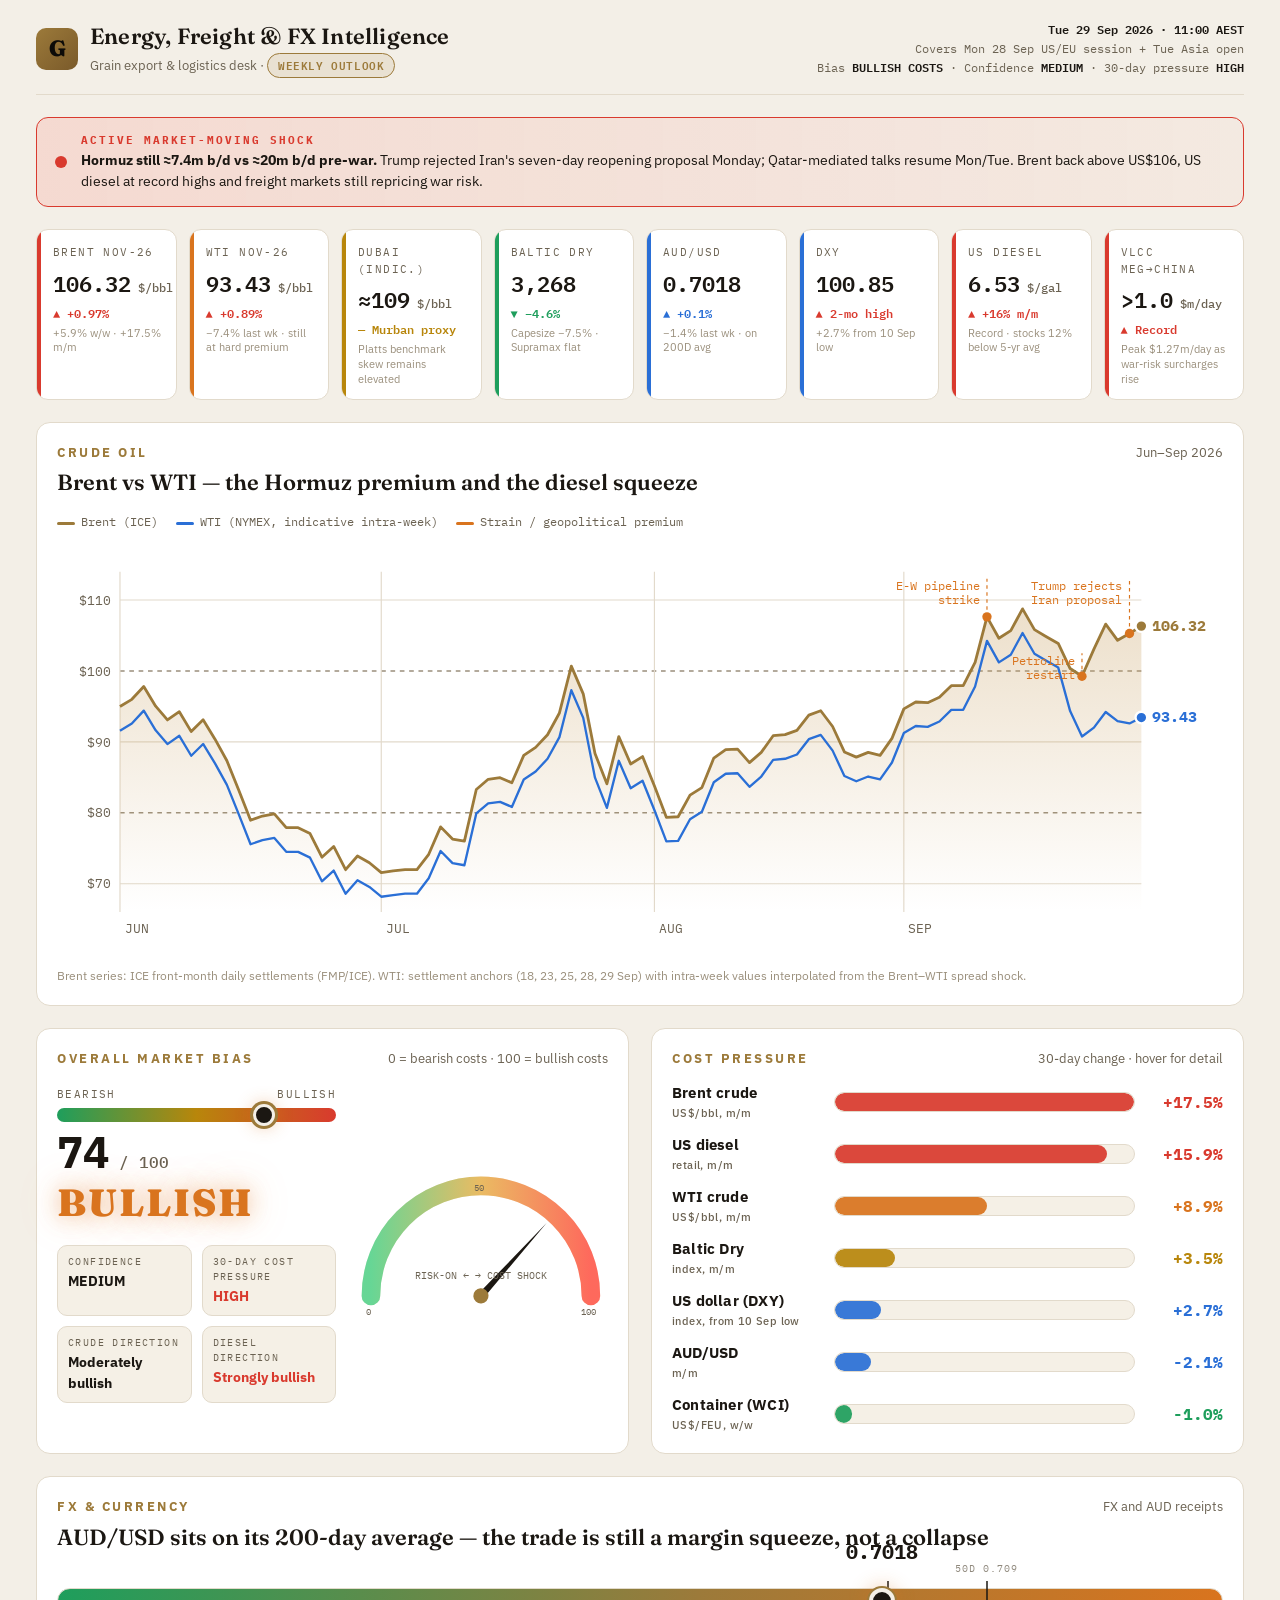
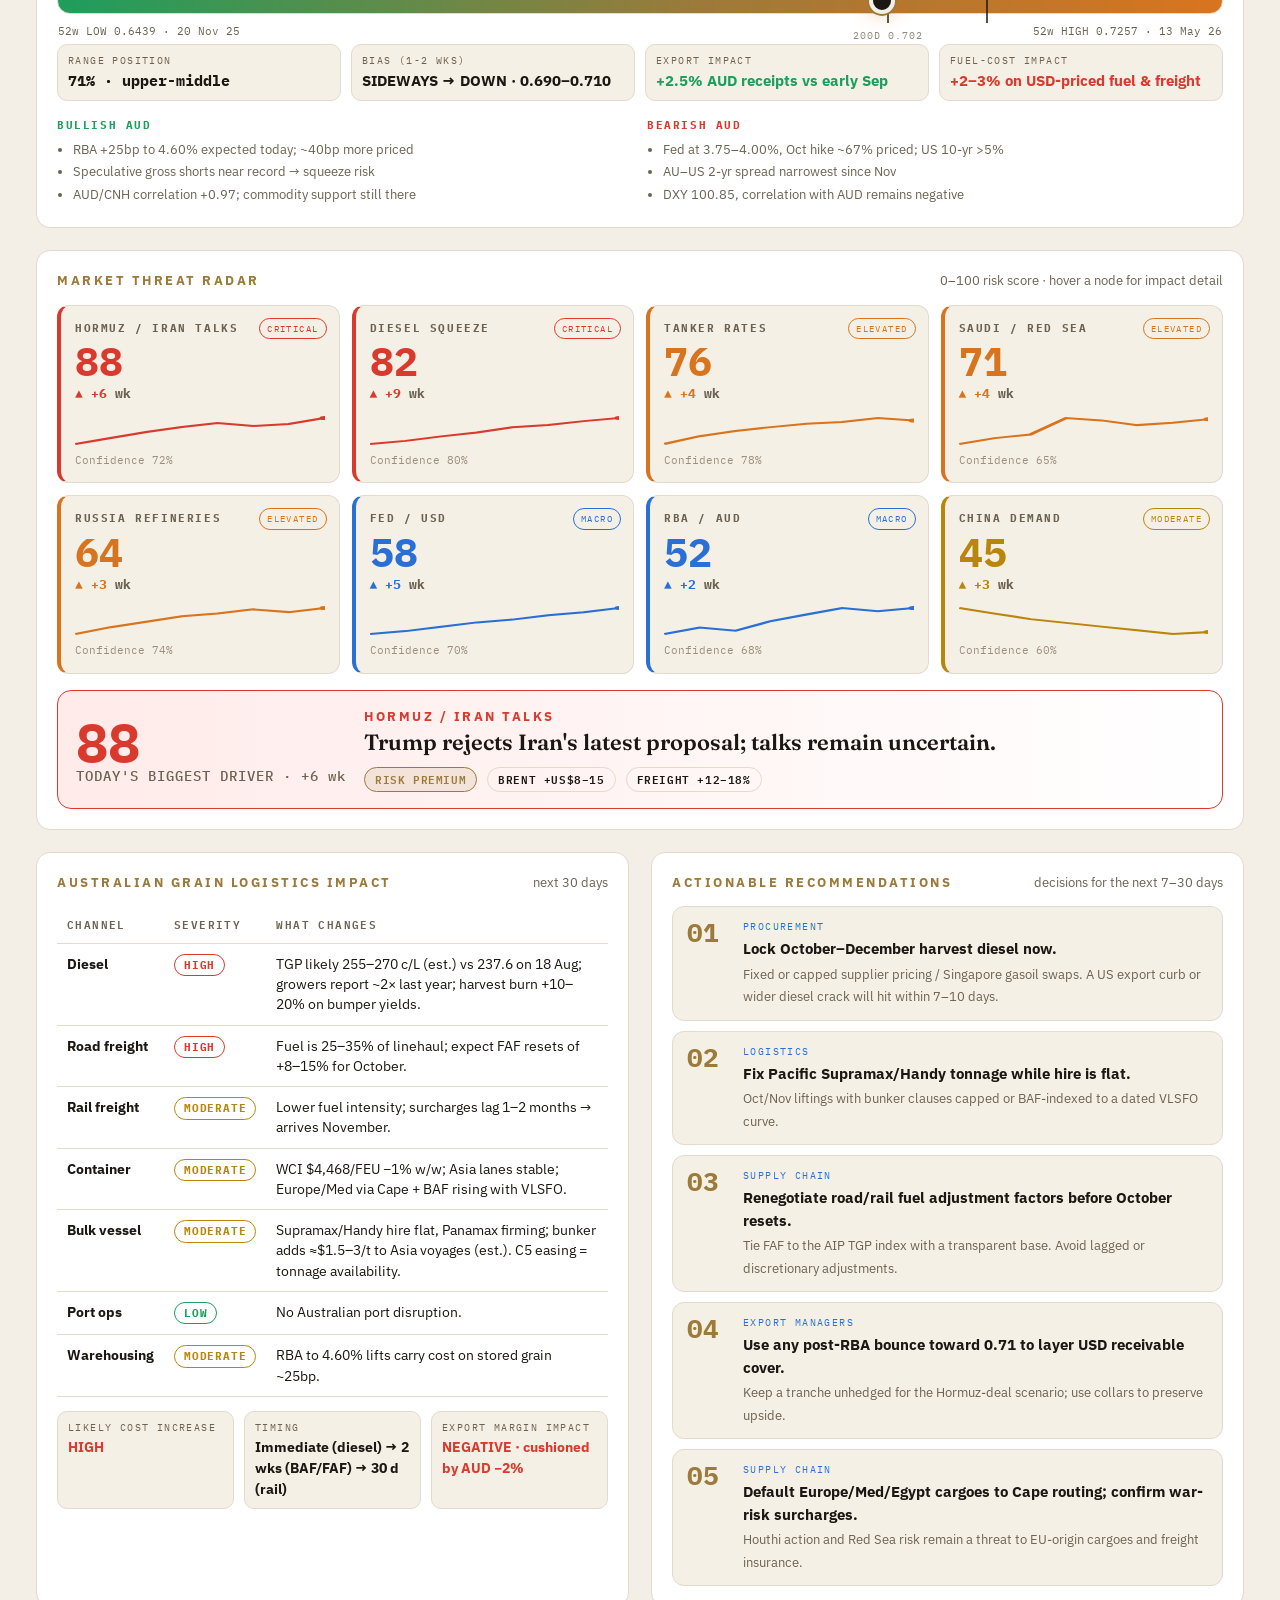
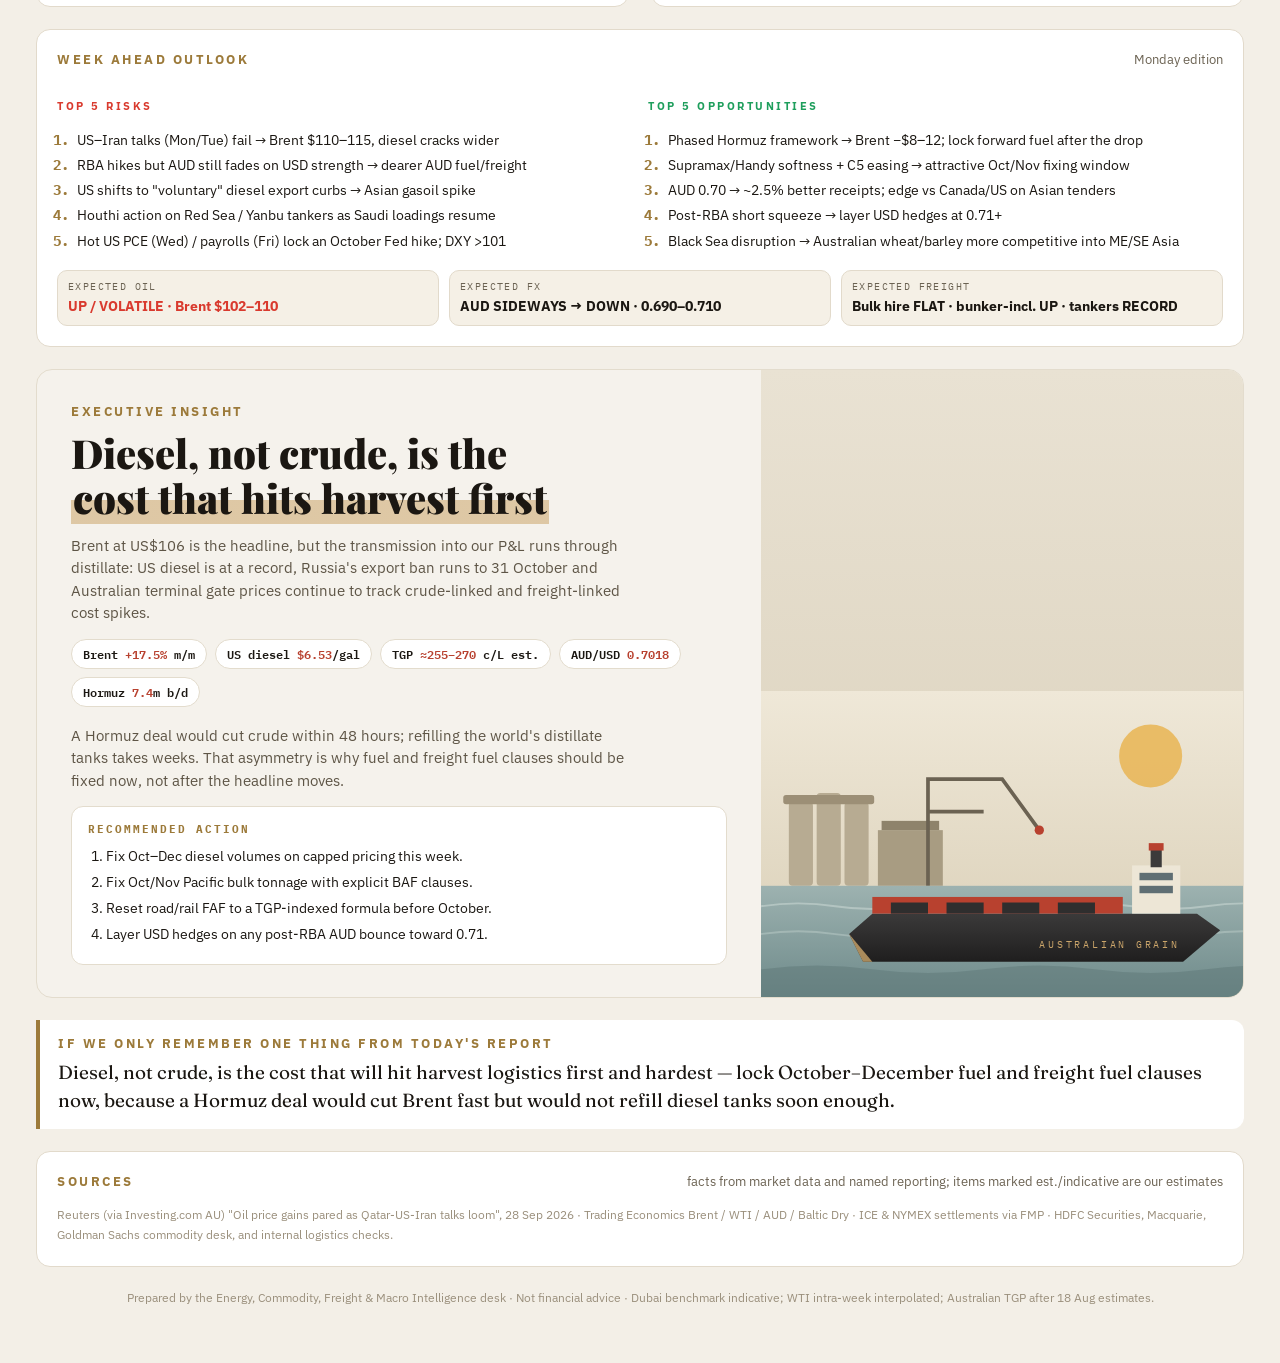
==== index.html @ d4e3728c "Create GitHub Pages homepage entry point at root index.html" ====
<!doctype html>
<html lang="en">
<head>
<meta charset="utf-8">
<meta name="viewport" content="width=device-width, initial-scale=1, viewport-fit=cover">
<title>Hormuz Diesel Squeeze Weekly</title>
<link rel="preconnect" href="https://fonts.googleapis.com">
<link rel="stylesheet" href="https://fonts.googleapis.com/css2?family=Fraunces:opsz,wght@9..144,400;9..144,600;9..144,900&family=Playfair+Display:wght@700;900&family=IBM+Plex+Sans:wght@400;500;600;700&family=IBM+Plex+Mono:wght@400;500;600;700&display=swap">
<style>
/* Layout: single 1240px column of cards on a warm-black trading-desk ground; masthead > alert > KPI strip > hero chart > bias + cost pressure > FX > radar > logistics > insight. */
:root{
  --bg:#0D0B08; --panel:#17130E; --panel2:#211911; --border:#2A2219; --border-hi:#3A2F22;
  --fg:#F2EBDD; --muted:#A89C88; --dim:#6E6455;
  --gold:#CBA56A; --gold-soft:rgba(203,165,106,.14);
  --bull:#57D38C; --warn:#E9B554; --elev:#FF9E4A; --crit:#FF5A4D; --macro:#5DA9FF;
  --glow:rgba(255,158,74,.55);
  --shadow:0 10px 30px rgba(0,0,0,.45);
  --insight-bg:#F5F2EC; --insight-fg:#1B1712; --insight-muted:#5E5546; --insight-border:#E3DCCD;
  --sans:'IBM Plex Sans',system-ui,-apple-system,Segoe UI,Roboto,sans-serif;
  --mono:'IBM Plex Mono',ui-monospace,SFMono-Regular,Menlo,Consolas,monospace;
  --serif:'Fraunces',Georgia,'Times New Roman',serif;
  --display:'Playfair Display',Georgia,'Times New Roman',serif;
  color-scheme:dark;
}
@media (prefers-color-scheme: light){
  :root:not([data-theme="dark"]){
    --bg:#F3EFE7; --panel:#FFFFFF; --panel2:#F5F0E6; --border:#E2DACB; --border-hi:#CDC2AE;
    --fg:#1B1712; --muted:#6B6252; --dim:#9A8F7C;
    --gold:#9C7A3A; --gold-soft:rgba(156,122,58,.12);
    --bull:#1E9E5C; --warn:#B8860B; --elev:#D9741E; --crit:#D93A2E; --macro:#2A6FD6;
    --glow:rgba(217,116,30,.45);
    --shadow:0 10px 30px rgba(60,45,20,.14);
    color-scheme:light;
  }
}
:root[data-theme="light"]{
  --bg:#F3EFE7; --panel:#FFFFFF; --panel2:#F5F0E6; --border:#E2DACB; --border-hi:#CDC2AE;
  --fg:#1B1712; --muted:#6B6252; --dim:#9A8F7C;
  --gold:#9C7A3A; --gold-soft:rgba(156,122,58,.12);
  --bull:#1E9E5C; --warn:#B8860B; --elev:#D9741E; --crit:#D93A2E; --macro:#2A6FD6;
  --glow:rgba(217,116,30,.45);
  --shadow:0 10px 30px rgba(60,45,20,.14);
  color-scheme:light;
}
*{box-sizing:border-box}
svg{overflow:hidden;max-width:100%}
html{height:100%}
body{margin:0;background:var(--bg);color:var(--fg);font-family:var(--sans);font-size:15px;line-height:1.5;-webkit-font-smoothing:antialiased}
.wrap{max-width:1240px;margin:0 auto;padding-block:20px 56px;padding-inline:16px;display:grid;gap:22px}
.num{font-family:var(--mono);font-variant-numeric:tabular-nums}
h1,h2,h3{margin:0;text-wrap:balance}
.eyebrow{font-family:var(--sans);font-size:13px;font-weight:700;letter-spacing:2.5px;text-transform:uppercase;color:var(--gold)}
.sec-head{display:flex;align-items:baseline;justify-content:space-between;gap:12px;flex-wrap:wrap;margin-bottom:14px}
.sec-head .sub{color:var(--muted);font-size:13px}
.card{background:var(--panel);border:1px solid var(--border);border-radius:14px;padding:20px;transition:transform .25s ease,box-shadow .25s ease,border-color .25s ease;min-width:0}
.card:hover{transform:translateY(-4px);box-shadow:var(--shadow);border-color:var(--border-hi)}
.grid2{display:grid;grid-template-columns:1fr 1fr;gap:22px}
@media (max-width:900px){.grid2{grid-template-columns:1fr}}

/* Masthead */
.mast{display:flex;justify-content:space-between;align-items:flex-end;gap:16px;flex-wrap:wrap;border-bottom:1px solid var(--border);padding-bottom:16px}
.mast .brand{display:flex;align-items:center;gap:12px}
.mast .mark{width:42px;height:42px;border-radius:10px;background:linear-gradient(135deg,var(--gold),#7A5A2A);display:grid;place-items:center;color:#0D0B08;font-family:var(--serif);font-weight:900;font-size:22px}
.mast h1{font-family:var(--serif);font-weight:600;font-size:22px;letter-spacing:.2px}
.mast .tag{color:var(--muted);font-size:13px}
.mast .meta{text-align:right;font-family:var(--mono);font-size:12px;color:var(--muted);line-height:1.6}
.mast .meta b{color:var(--fg);font-weight:600}
.pill{display:inline-block;padding:3px 10px;border-radius:999px;font-family:var(--mono);font-size:11px;font-weight:600;letter-spacing:.6px;text-transform:uppercase;border:1px solid var(--border)}
.pill.gold{color:var(--gold);border-color:var(--gold);background:var(--gold-soft)}

/* Alert */
.alert{display:flex;gap:14px;align-items:center;border:1px solid var(--crit);background:linear-gradient(90deg,rgba(255,90,77,.14),rgba(255,90,77,.04));border-radius:12px;padding:14px 18px;position:relative;overflow:hidden}
.alert .dot{width:12px;height:12px;border-radius:50%;background:var(--crit);box-shadow:0 0 0 0 rgba(255,90,77,.6);animation:ping 1.8s ease-out infinite;flex:none}
@keyframes ping{0%{box-shadow:0 0 0 0 rgba(255,90,77,.65)}70%{box-shadow:0 0 0 14px rgba(255,90,77,0)}100%{box-shadow:0 0 0 0 rgba(255,90,77,0)}}
.alert .lbl{font-family:var(--mono);font-size:11px;letter-spacing:2px;text-transform:uppercase;color:var(--crit);font-weight:700}
.alert p{margin:2px 0 0;font-size:14px}
.alert p b{font-weight:700}

/* KPI strip */
.kpis{display:grid;grid-template-columns:repeat(8,minmax(0,1fr));gap:12px}
@media (max-width:1100px){.kpis{grid-template-columns:repeat(4,minmax(0,1fr))}}
@media (max-width:560px){.kpis{grid-template-columns:repeat(2,minmax(0,1fr))}}
.kpi{position:relative;background:var(--panel);border:1px solid var(--border);border-radius:12px;padding:14px 14px 12px 16px;overflow:hidden;transition:transform .25s,box-shadow .25s;min-width:0}
.kpi:hover{transform:translateY(-4px);box-shadow:var(--shadow)}
.kpi::before{content:"";position:absolute;left:0;top:0;bottom:0;width:4px;background:var(--stripe,var(--gold))}
.kpi .k{font-family:var(--mono);font-size:11px;letter-spacing:1.4px;text-transform:uppercase;color:var(--muted)}
.kpi .v{font-family:var(--mono);font-size:22px;font-weight:600;margin-top:6px;font-variant-numeric:tabular-nums;white-space:nowrap}
.kpi .v small{font-size:12px;color:var(--muted);font-weight:500}
.kpi .d{font-family:var(--mono);font-size:12px;margin-top:4px;font-weight:600}
.kpi .n{font-size:11px;color:var(--dim);margin-top:4px;line-height:1.35}
.up{color:var(--crit)} .dn{color:var(--bull)} .flat{color:var(--warn)} .mac{color:var(--macro)}

/* Hero chart */
.chart-wrap{position:relative}
.chart-wrap svg{width:100%;height:auto;display:block}
.legend{display:flex;gap:18px;flex-wrap:wrap;font-family:var(--mono);font-size:12px;color:var(--muted);margin-bottom:8px}
.legend i{display:inline-block;width:18px;height:3px;border-radius:2px;vertical-align:middle;margin-right:6px}
.tip{position:absolute;pointer-events:none;background:var(--panel2);border:1px solid var(--border-hi);border-radius:8px;padding:8px 10px;font-family:var(--mono);font-size:12px;line-height:1.5;opacity:0;visibility:hidden;transform:translateY(4px);transition:opacity .15s ease,visibility .15s ease,transform .15s ease}
.tip.show{opacity:1;visibility:visible;transform:none}
.tip b{color:var(--gold)}
.chart-note{font-size:12px;color:var(--dim);margin-top:8px}

/* Bias card */
.bias{display:grid;grid-template-columns:1.1fr 1fr;gap:18px;align-items:center}
@media (max-width:640px){.bias{grid-template-columns:1fr}}
.strip{position:relative;height:14px;border-radius:999px;background:linear-gradient(90deg,var(--bull),var(--warn) 50%,var(--crit));margin:26px 0 8px}
.strip .knob{position:absolute;top:50%;width:22px;height:22px;border-radius:50%;background:var(--fg);border:3px solid var(--bg);transform:translate(-50%,-50%);box-shadow:0 0 0 3px var(--gold),0 0 18px var(--glow)}
.strip .lab{position:absolute;top:-22px;font-family:var(--mono);font-size:11px;letter-spacing:1.4px;text-transform:uppercase;color:var(--muted)}
.strip .lab.r{right:0}
.signal{font-family:var(--serif);font-weight:900;font-size:38px;letter-spacing:2px;text-transform:uppercase;color:var(--elev);text-shadow:0 0 22px var(--glow),0 0 44px rgba(255,158,74,.25);animation:breathe 2.8s ease-in-out infinite}
@keyframes breathe{0%,100%{transform:scale(1)}50%{transform:scale(1.04)}}
.score{font-family:var(--mono);font-size:44px;font-weight:700;line-height:1}
.score small{font-size:16px;color:var(--muted);font-weight:500}
.gauge{width:100%;max-width:300px;margin:0 auto;display:block}
.needle{transform-origin:150px 150px;animation:sway 3.2s ease-in-out infinite}
@keyframes sway{0%,100%{transform:rotate(-2deg)}50%{transform:rotate(2deg)}}
.bias-meta{display:grid;grid-template-columns:1fr 1fr;gap:10px;margin-top:14px}
.chip{background:var(--panel2);border:1px solid var(--border);border-radius:10px;padding:8px 10px}
.chip .k{font-family:var(--mono);font-size:10px;letter-spacing:1.4px;text-transform:uppercase;color:var(--muted)}
.chip .v{font-weight:700;margin-top:2px;font-size:14px}

/* Cost pressure */
.cost{display:flex;flex-direction:column;justify-content:center;min-height:100%}
.bars{display:grid;gap:13px;margin:auto 0}
.bar{display:grid;grid-template-columns:150px 1fr 76px;align-items:center;gap:12px;position:relative}
@media (max-width:560px){.bar{grid-template-columns:110px 1fr 64px}}
.bar .l{font-weight:800;font-size:15px;letter-spacing:.2px}
.bar .l small{display:block;font-weight:500;font-size:11px;color:var(--muted);letter-spacing:.4px}
.bar .track{height:20px;background:var(--panel2);border-radius:999px;overflow:hidden;border:1px solid var(--border);position:relative}
.bar .fill{height:100%;border-radius:999px;width:0;transition:width 1.2s cubic-bezier(.2,.8,.2,1);background:var(--c);opacity:.92}
.bar:hover .fill{opacity:1;filter:brightness(1.12)}
.bar:hover .track{transform:scaleY(1.18)}
.bar .track{transition:transform .2s}
.bar .p{font-family:var(--mono);font-weight:700;font-size:16px;text-align:right;color:var(--c)}
.bar .tt{position:absolute;left:150px;top:30px;z-index:6;background:var(--panel2);border:1px solid var(--border-hi);border-radius:8px;padding:8px 10px;font-size:12px;line-height:1.5;opacity:0;visibility:hidden;pointer-events:none}
.bar:hover .tt{opacity:1;visibility:visible}
@media (max-width:560px){.bar .tt{left:0;min-width:0;width:100%}}
.bar .tt b{color:var(--gold)}

/* FX thermometer */
.thermo{position:relative;height:26px;border-radius:999px;background:linear-gradient(90deg,var(--bull) 0%,var(--gold) 55%,var(--elev) 100%);margin:34px 0 30px;border:1px solid var(--border)}
.thermo .mk{position:absolute;top:50%;transform:translate(-50%,-50%);width:26px;height:26px;border-radius:50%;background:var(--fg);border:4px solid var(--bg);box-shadow:0 0 0 2px var(--gold),0 0 20px var(--glow);animation:pulse 2.2s ease-in-out infinite}
@keyframes pulse{0%,100%{box-shadow:0 0 0 2px var(--gold),0 0 14px var(--glow)}50%{box-shadow:0 0 0 4px var(--gold),0 0 28px var(--glow)}}
.thermo .tk{position:absolute;top:-8px;width:2px;height:42px;background:var(--fg);opacity:.75;transform:translateX(-50%);cursor:default}
.thermo .tk span{position:absolute;top:-20px;left:50%;transform:translateX(-50%);font-family:var(--mono);font-size:10px;letter-spacing:1px;white-space:nowrap;color:var(--muted)}
.thermo .tk.b span{top:auto;bottom:-20px}
.thermo .end{position:absolute;top:34px;font-family:var(--mono);font-size:11px;color:var(--muted)}
.thermo .end.r{right:0}
.thermo .cur{position:absolute;top:-52px;transform:translateX(-50%);font-family:var(--mono);font-weight:700;font-size:20px;white-space:nowrap}
.thermo [data-tip]:hover::after{content:attr(data-tip);position:absolute;top:34px;left:50%;transform:translateX(-50%);background:var(--panel2);border:1px solid var(--border-hi);border-radius:8px;padding:6px 8px;font-family:var(--mono);font-size:10px;white-space:nowrap;z-index:20}
.badge{display:inline-flex;align-items:center;gap:8px;background:var(--gold-soft);border:1px solid var(--gold);color:var(--gold);border-radius:999px;padding:6px 12px;font-family:var(--mono);font-weight:700;letter-spacing:1.1px}
.fxgrid{display:grid;grid-template-columns:repeat(4,minmax(0,1fr));gap:10px;margin-top:14px}
@media (max-width:760px){.fxgrid{grid-template-columns:repeat(2,minmax(0,1fr))}}
.fxgrid .chip .v{font-size:15px}
.fxbul{display:grid;grid-template-columns:1fr 1fr;gap:14px;margin-top:16px;font-size:13px}
@media (max-width:640px){.fxbul{grid-template-columns:1fr}}
.fxbul h4{margin:0 0 6px;font-family:var(--mono);font-size:11px;letter-spacing:1.6px;text-transform:uppercase}
.fxbul ul{margin:0;padding-left:16px;color:var(--muted)}
.fxbul li{margin:3px 0}

/* Threat radar */
.radar{display:grid;grid-template-columns:repeat(4,minmax(0,1fr));gap:12px}
@media (max-width:1000px){.radar{grid-template-columns:repeat(2,minmax(0,1fr))}}
.node{position:relative;background:var(--panel2);border:1px solid var(--border);border-left:4px solid var(--c);border-radius:12px;padding:14px;cursor:default;transition:transform .25s,box-shadow .25s}
.node:hover{transform:translateY(-4px);box-shadow:var(--shadow);z-index:4}
.node.top{animation:glowpulse 2.6s ease-in-out infinite}
@keyframes glowpulse{0%,100%{box-shadow:0 0 0 0 rgba(255,90,77,0)}50%{box-shadow:0 0 26px 2px rgba(255,90,77,.35)}}
.node .nm{font-family:var(--mono);font-size:11px;letter-spacing:1.6px;text-transform:uppercase;color:var(--muted);font-weight:700}
.node .sc{font-family:var(--mono);font-size:40px;font-weight:700;line-height:1.05;color:var(--c);margin-top:4px}
.node .tr{font-family:var(--mono);font-size:13px;font-weight:700;margin-top:2px}
.node .cf{font-family:var(--mono);font-size:11px;color:var(--dim);margin-top:6px}
.node svg{width:100%;height:34px;display:block;margin-top:8px}
.node .cls{position:absolute;top:12px;right:12px;font-family:var(--mono);font-size:9px;letter-spacing:1.4px;text-transform:uppercase;color:var(--c);border:1px solid var(--c);border-radius:999px;padding:3px 7px}
.node .ex{position:absolute;left:0;right:0;top:calc(100% + 6px);background:var(--panel);border:1px solid var(--border-hi);border-radius:10px;padding:12px;font-size:12px;line-height:1.55;opacity:0;visibility:hidden;transition:opacity .15s ease,visibility .15s ease}
.node:hover .ex{opacity:1;visibility:visible}
.node .ex dl{margin:0;display:grid;grid-template-columns:auto minmax(0,1fr);gap:2px 10px}
.node .ex dd{min-width:0;overflow-wrap:anywhere}
.node .ex dt{color:var(--muted);font-family:var(--mono);font-size:10px;letter-spacing:1px;text-transform:uppercase;align-self:center}
.node .ex dd{margin:0;font-weight:600}
.driver{margin-top:16px;display:grid;grid-template-columns:auto 1fr;gap:18px;align-items:center;background:linear-gradient(90deg,rgba(255,90,77,.12),transparent);border:1px solid var(--crit);border-radius:14px;padding:16px 18px}
@media (max-width:640px){.driver{grid-template-columns:1fr}}
.driver .big{font-family:var(--mono);font-size:54px;font-weight:700;line-height:1;color:var(--crit)}
.driver .big small{font-size:14px;color:var(--muted);display:block;font-weight:500;letter-spacing:1px}
.driver h3{font-family:var(--serif);font-size:22px;font-weight:600;margin-bottom:6px}
.driver .row{display:flex;gap:10px;flex-wrap:wrap;margin-top:8px}

/* Logistics table & recs */
table{width:100%;border-collapse:collapse;font-size:13.5px}
th,td{padding:10px 10px;border-bottom:1px solid var(--border);text-align:left;vertical-align:top}
th{font-family:var(--mono);font-size:11px;letter-spacing:1.4px;text-transform:uppercase;color:var(--muted);font-weight:600}
td:first-child{font-weight:700;white-space:nowrap}
.sev{display:inline-block;padding:2px 9px;border-radius:999px;font-family:var(--mono);font-size:11px;font-weight:700;letter-spacing:.8px;border:1px solid}
.sev.h{color:var(--crit);border-color:var(--crit)} .sev.m{color:var(--warn);border-color:var(--warn)} .sev.l{color:var(--bull);border-color:var(--bull)}
.tscroll{overflow-x:auto}
.verdict{display:grid;grid-template-columns:repeat(3,minmax(0,1fr));gap:10px;margin-top:14px}
@media (max-width:640px){.verdict{grid-template-columns:1fr}}
.recs{counter-reset:r;display:grid;gap:10px}
.rec{display:grid;grid-template-columns:44px 1fr;gap:12px;background:var(--panel2);border:1px solid var(--border);border-radius:12px;padding:12px 14px;transition:transform .25s,box-shadow .25s}
.rec:hover{transform:translateY(-4px);box-shadow:var(--shadow)}
.rec::before{counter-increment:r;content:counter(r,decimal-leading-zero);font-family:var(--mono);font-size:26px;font-weight:700;color:var(--gold);line-height:1}
.rec b{display:block;margin-bottom:2px}
.rec span{font-size:13px;color:var(--muted)}
.rec .who{font-family:var(--mono);font-size:10px;letter-spacing:1.4px;text-transform:uppercase;color:var(--macro);margin-bottom:4px;display:block}

/* Week ahead */
.wa{display:grid;grid-template-columns:1fr 1fr;gap:16px}
@media (max-width:760px){.wa{grid-template-columns:1fr}}
.wa ol{margin:6px 0 0;padding-left:20px;font-size:13.5px}
.wa li{margin:5px 0}
.wa li::marker{font-family:var(--mono);color:var(--gold);font-weight:700}
.dir{display:grid;grid-template-columns:repeat(3,minmax(0,1fr));gap:10px;margin-top:14px}
@media (max-width:640px){.dir{grid-template-columns:1fr}}

/* Executive insight */
.insight{background:var(--insight-bg);color:var(--insight-fg);border:1px solid var(--insight-border);border-radius:16px;display:grid;grid-template-columns:3fr 2fr;overflow:hidden;animation:fadeup .9s ease-out}
.insight:hover{transform:translateY(-4px);box-shadow:0 18px 40px rgba(0,0,0,.35)}
@keyframes fadeup{from{opacity:.4;transform:translateY(12px)}to{opacity:1;transform:none}}
@media (max-width:820px){.insight{grid-template-columns:1fr}}
.insight .l{padding:32px 34px}
.insight .eyebrow{color:#9C7A3A}
.insight h2{font-family:var(--display);font-weight:900;font-size:40px;line-height:1.12;margin:10px 0 14px;color:#1B1712}
@media (max-width:560px){.insight h2{font-size:30px}}
.insight mark{background:linear-gradient(transparent 55%,rgba(203,165,106,.55) 55%);color:inherit;padding:0 2px}
.insight p{color:var(--insight-muted);max-width:62ch;margin:0 0 14px;font-size:15px}
.insight .chips{display:flex;gap:8px;flex-wrap:wrap;margin:8px 0 18px}
.insight .chips span{font-family:var(--mono);font-size:12px;font-weight:600;background:#fff;border:1px solid #E3DCCD;border-radius:999px;padding:5px 11px;color:#1B1712}
.insight .chips span i{font-style:normal;color:#B8412F}
.insight .act{background:#fff;border:1px solid #E3DCCD;border-radius:12px;padding:14px 16px}
.insight .act h4{margin:0 0 8px;font-family:var(--mono);font-size:11px;letter-spacing:2px;text-transform:uppercase;color:#9C7A3A}
.insight .act ol{margin:0;padding-left:18px;color:#1B1712;font-size:14px}
.insight .act li{margin:5px 0}
.insight .r{background:linear-gradient(180deg,#E9E2D3,#D9CFB9);display:grid;place-items:end center;min-height:280px;position:relative}
.insight .r svg{width:100%;height:auto;display:block}

/* Summary */
.summary{border-left:4px solid var(--gold);padding:14px 18px;background:var(--panel);border-radius:0 12px 12px 0}
.summary .eyebrow{margin-bottom:6px;display:block}
.summary p{margin:0;font-family:var(--serif);font-size:19px;line-height:1.45}
.sources{font-size:12px;color:var(--dim);line-height:1.7}
.sources a{color:var(--muted);text-decoration:none;border-bottom:1px dotted var(--dim)}
footer{color:var(--dim);font-size:12px;text-align:center}
:focus-visible{outline:2px solid var(--gold);outline-offset:2px}
@media (prefers-reduced-motion: reduce){
  .alert .dot,.signal,.needle,.thermo .mk,.node.top,.insight{animation:none}
  .bar .fill,.strip .knob{transition:none}
}
</style>
</head>
<body>

<div class="wrap">

<header class="mast">
  <div class="brand">
    <div class="mark">G</div>
    <div>
      <h1>Energy, Freight &amp; FX Intelligence</h1>
      <div class="tag">Grain export &amp; logistics desk · <span class="pill gold">Weekly Outlook</span></div>
    </div>
  </div>
  <div class="meta">
    <b>Tue 29 Sep 2026 · 11:00 AEST</b><br>
    Covers Mon 28 Sep US/EU session + Tue Asia open<br>
    Bias <b class="up">BULLISH COSTS</b> · Confidence <b>MEDIUM</b> · 30-day pressure <b class="up">HIGH</b>
  </div>
</header>

<div class="alert" role="status">
  <div class="dot" aria-hidden="true"></div>
  <div>
    <div class="lbl">Active market-moving shock</div>
    <p><b>Hormuz still ≈7.4m b/d vs ≈20m b/d pre-war.</b> Trump rejected Iran's seven-day reopening proposal Monday; Qatar-mediated talks resume Mon/Tue. Brent back above US$106, US diesel at record highs and freight markets still repricing war risk.</p>
  </div>
</div>

<section class="kpis" aria-label="Key market indicators">
  <div class="kpi" style="--stripe:var(--crit)"><div class="k">Brent Nov-26</div><div class="v num">106.32<small> $/bbl</small></div><div class="d up">▲ +0.97%</div><div class="n">+5.9% w/w · +17.5% m/m</div></div>
  <div class="kpi" style="--stripe:var(--elev)"><div class="k">WTI Nov-26</div><div class="v num">93.43<small> $/bbl</small></div><div class="d up">▲ +0.89%</div><div class="n">−7.4% last wk · still at hard premium</div></div>
  <div class="kpi" style="--stripe:var(--warn)"><div class="k">Dubai (indic.)</div><div class="v num">≈109<small> $/bbl</small></div><div class="d flat">— Murban proxy</div><div class="n">Platts benchmark skew remains elevated</div></div>
  <div class="kpi" style="--stripe:var(--bull)"><div class="k">Baltic Dry</div><div class="v num">3,268</div><div class="d dn">▼ −4.6%</div><div class="n">Capesize −7.5% · Supramax flat</div></div>
  <div class="kpi" style="--stripe:var(--macro)"><div class="k">AUD/USD</div><div class="v num">0.7018</div><div class="d mac">▲ +0.1%</div><div class="n">−1.4% last wk · on 200D avg</div></div>
  <div class="kpi" style="--stripe:var(--macro)"><div class="k">DXY</div><div class="v num">100.85</div><div class="d up">▲ 2-mo high</div><div class="n">+2.7% from 10 Sep low</div></div>
  <div class="kpi" style="--stripe:var(--crit)"><div class="k">US Diesel</div><div class="v num">6.53<small> $/gal</small></div><div class="d up">▲ +16% m/m</div><div class="n">Record · stocks 12% below 5-yr avg</div></div>
  <div class="kpi" style="--stripe:var(--crit)"><div class="k">VLCC MEG→China</div><div class="v num">&gt;1.0<small> $m/day</small></div><div class="d up">▲ Record</div><div class="n">Peak $1.27m/day as war-risk surcharges rise</div></div>
</section>

<section class="card">
  <div class="sec-head"><div><div class="eyebrow">Crude Oil</div><h2 style="font-family:var(--serif);font-weight:600;font-size:22px;margin-top:4px">Brent vs WTI — the Hormuz premium and the diesel squeeze</h2></div><div class="sub">Jun–Sep 2026</div></div>
  <div class="legend"><span><i style="background:var(--gold)"></i>Brent (ICE)</span><span><i style="background:var(--macro)"></i>WTI (NYMEX, indicative intra-week)</span><span><i style="background:var(--elev)"></i>Strain / geopolitical premium</span></div>
  <div class="chart-wrap" id="heroWrap">
    <svg id="hero" viewBox="0 0 1000 360" role="img" aria-label="Brent and WTI crude prices June to September 2026"></svg>
    <div class="tip" id="heroTip"></div>
  </div>
  <div class="chart-note">Brent series: ICE front-month daily settlements (FMP/ICE). WTI: settlement anchors (18, 23, 25, 28, 29 Sep) with intra-week values interpolated from the Brent–WTI spread shock.</div>
</section>

<div class="grid2">
  <section class="card">
    <div class="sec-head"><div class="eyebrow">Overall Market Bias</div><div class="sub">0 = bearish costs · 100 = bullish costs</div></div>
    <div class="bias">
      <div>
        <div class="strip"><span class="lab">Bearish</span><span class="lab r">Bullish</span><div class="knob" id="knob" style="left:0%"></div></div>
        <div class="score num"><span id="biasScore">0</span><small> / 100</small></div>
        <div class="signal" id="signal">Bullish</div>
        <div class="bias-meta">
          <div class="chip"><div class="k">Confidence</div><div class="v">MEDIUM</div></div>
          <div class="chip"><div class="k">30-day cost pressure</div><div class="v up">HIGH</div></div>
          <div class="chip"><div class="k">Crude direction</div><div class="v">Moderately bullish</div></div>
          <div class="chip"><div class="k">Diesel direction</div><div class="v up">Strongly bullish</div></div>
        </div>
      </div>
      <div>
        <svg class="gauge" viewBox="0 0 300 175" aria-label="Sentiment gauge reading 74 of 100">
          <defs><linearGradient id="gg" x1="0" x2="1"><stop offset="0" stop-color="#57D38C"/><stop offset=".5" stop-color="#E9B554"/><stop offset="1" stop-color="#FF5A4D"/></linearGradient></defs>
          <path d="M20 150 A130 130 0 0 1 280 150" fill="none" stroke="var(--panel2)" stroke-width="22" stroke-linecap="round"/>
          <path d="M20 150 A130 130 0 0 1 280 150" fill="none" stroke="url(#gg)" stroke-width="22" stroke-linecap="round" opacity=".9"/>
          <g fill="var(--muted)" font-family="IBM Plex Mono,monospace" font-size="11">
            <text x="14" y="172">0</text><text x="142" y="26">50</text><text x="268" y="172">100</text>
          </g>
          <g class="needle" id="needle" style="transform:rotate(-90deg)">
            <path d="M150 150 L146 150 L150 34 L154 150 Z" fill="var(--fg)"/>
            <circle cx="150" cy="150" r="9" fill="var(--gold)"/>
          </g>
          <text x="150" y="130" text-anchor="middle" font-family="IBM Plex Mono,monospace" font-size="12" fill="var(--muted)">RISK-ON ← → COST SHOCK</text>
        </svg>
      </div>
    </div>
  </section>

  <section class="card cost">
    <div class="sec-head"><div class="eyebrow">Cost Pressure</div><div class="sub">30-day change · hover for detail</div></div>
    <div class="bars" id="bars"></div>
  </section>
</div>

<section class="card">
  <div class="sec-head"><div><div class="eyebrow">FX &amp; Currency</div><h2 style="font-family:var(--serif);font-weight:600;font-size:22px;margin-top:4px">AUD/USD sits on its 200-day average — the trade is still a margin squeeze, not a collapse</h2></div><div class="sub">FX and AUD receipts</div></div>
  <div class="thermo" id="thermo">
    <div class="cur num" style="left:70.8%">0.7018</div>
    <div class="tk b" style="left:71.3%" data-tip="200-day average 0.702"><span>200D 0.702</span></div>
    <div class="tk" style="left:79.8%" data-tip="50-day average 0.709"><span>50D 0.709</span></div>
    <div class="mk" style="left:70.8%" data-tip="Current 0.7018 · 71% of 52-week range"></div>
    <span class="end num">52w LOW 0.6439 · 20 Nov 25</span><span class="end r num">52w HIGH 0.7257 · 13 May 26</span>
  </div>
  <div class="fxgrid">
    <div class="chip"><div class="k">Range position</div><div class="v num">71% · upper-middle</div></div>
    <div class="chip"><div class="k">Bias (1-2 wks)</div><div class="v">SIDEWAYS → DOWN · 0.690–0.710</div></div>
    <div class="chip"><div class="k">Export impact</div><div class="v dn">+2.5% AUD receipts vs early Sep</div></div>
    <div class="chip"><div class="k">Fuel-cost impact</div><div class="v up">+2–3% on USD-priced fuel &amp; freight</div></div>
  </div>
  <div class="fxbul">
    <div><h4 class="dn">Bullish AUD</h4><ul><li>RBA +25bp to 4.60% expected today; ~40bp more priced</li><li>Speculative gross shorts near record → squeeze risk</li><li>AUD/CNH correlation +0.97; commodity support still there</li></ul></div>
    <div><h4 class="up">Bearish AUD</h4><ul><li>Fed at 3.75–4.00%, Oct hike ~67% priced; US 10-yr &gt;5%</li><li>AU–US 2-yr spread narrowest since Nov</li><li>DXY 100.85, correlation with AUD remains negative</li></ul></div>
  </div>
</section>

<section class="card">
  <div class="sec-head"><div class="eyebrow">Market Threat Radar</div><div class="sub">0–100 risk score · hover a node for impact detail</div></div>
  <div class="radar" id="radar"></div>
  <div class="driver" id="driver"></div>
</section>

<div class="grid2">
  <section class="card">
    <div class="sec-head"><div class="eyebrow">Australian Grain Logistics Impact</div><div class="sub">next 30 days</div></div>
    <div class="tscroll"><table>
      <thead><tr><th>Channel</th><th>Severity</th><th>What changes</th></tr></thead>
      <tbody>
        <tr><td>Diesel</td><td><span class="sev h">HIGH</span></td><td>TGP likely 255–270 c/L (est.) vs 237.6 on 18 Aug; growers report ~2× last year; harvest burn +10–20% on bumper yields.</td></tr>
        <tr><td>Road freight</td><td><span class="sev h">HIGH</span></td><td>Fuel is 25–35% of linehaul; expect FAF resets of +8–15% for October.</td></tr>
        <tr><td>Rail freight</td><td><span class="sev m">MODERATE</span></td><td>Lower fuel intensity; surcharges lag 1–2 months → arrives November.</td></tr>
        <tr><td>Container</td><td><span class="sev m">MODERATE</span></td><td>WCI $4,468/FEU −1% w/w; Asia lanes stable; Europe/Med via Cape + BAF rising with VLSFO.</td></tr>
        <tr><td>Bulk vessel</td><td><span class="sev m">MODERATE</span></td><td>Supramax/Handy hire flat, Panamax firming; bunker adds ≈$1.5–3/t to Asia voyages (est.). C5 easing = tonnage availability.</td></tr>
        <tr><td>Port ops</td><td><span class="sev l">LOW</span></td><td>No Australian port disruption.</td></tr>
        <tr><td>Warehousing</td><td><span class="sev m">MODERATE</span></td><td>RBA to 4.60% lifts carry cost on stored grain ~25bp.</td></tr>
      </tbody>
    </table></div>
    <div class="verdict">
      <div class="chip"><div class="k">Likely cost increase</div><div class="v up">HIGH</div></div>
      <div class="chip"><div class="k">Timing</div><div class="v">Immediate (diesel) → 2 wks (BAF/FAF) → 30 d (rail)</div></div>
      <div class="chip"><div class="k">Export margin impact</div><div class="v up">NEGATIVE · cushioned by AUD −2%</div></div>
    </div>
  </section>

  <section class="card">
    <div class="sec-head"><div class="eyebrow">Actionable Recommendations</div><div class="sub">decisions for the next 7–30 days</div></div>
    <div class="recs">
      <div class="rec"><div><span class="who">Procurement</span><b>Lock October–December harvest diesel now.</b><span>Fixed or capped supplier pricing / Singapore gasoil swaps. A US export curb or wider diesel crack will hit within 7–10 days.</span></div></div>
      <div class="rec"><div><span class="who">Logistics</span><b>Fix Pacific Supramax/Handy tonnage while hire is flat.</b><span>Oct/Nov liftings with bunker clauses capped or BAF-indexed to a dated VLSFO curve.</span></div></div>
      <div class="rec"><div><span class="who">Supply chain</span><b>Renegotiate road/rail fuel adjustment factors before October resets.</b><span>Tie FAF to the AIP TGP index with a transparent base. Avoid lagged or discretionary adjustments.</span></div></div>
      <div class="rec"><div><span class="who">Export managers</span><b>Use any post-RBA bounce toward 0.71 to layer USD receivable cover.</b><span>Keep a tranche unhedged for the Hormuz-deal scenario; use collars to preserve upside.</span></div></div>
      <div class="rec"><div><span class="who">Supply chain</span><b>Default Europe/Med/Egypt cargoes to Cape routing; confirm war-risk surcharges.</b><span>Houthi action and Red Sea risk remain a threat to EU-origin cargoes and freight insurance.</span></div></div>
    </div>
  </section>
</div>

<section class="card">
  <div class="sec-head"><div class="eyebrow">Week Ahead Outlook</div><div class="sub">Monday edition</div></div>
  <div class="wa">
    <div><h4 class="eyebrow" style="color:var(--crit);font-size:11px">Top 5 risks</h4><ol>
      <li>US–Iran talks (Mon/Tue) fail → Brent $110–115, diesel cracks wider</li>
      <li>RBA hikes but AUD still fades on USD strength → dearer AUD fuel/freight</li>
      <li>US shifts to "voluntary" diesel export curbs → Asian gasoil spike</li>
      <li>Houthi action on Red Sea / Yanbu tankers as Saudi loadings resume</li>
      <li>Hot US PCE (Wed) / payrolls (Fri) lock an October Fed hike; DXY &gt;101</li></ol></div>
    <div><h4 class="eyebrow" style="color:var(--bull);font-size:11px">Top 5 opportunities</h4><ol>
      <li>Phased Hormuz framework → Brent −$8–12; lock forward fuel after the drop</li>
      <li>Supramax/Handy softness + C5 easing → attractive Oct/Nov fixing window</li>
      <li>AUD 0.70 → ~2.5% better receipts; edge vs Canada/US on Asian tenders</li>
      <li>Post-RBA short squeeze → layer USD hedges at 0.71+</li>
      <li>Black Sea disruption → Australian wheat/barley more competitive into ME/SE Asia</li></ol></div>
  </div>
  <div class="dir">
    <div class="chip"><div class="k">Expected oil</div><div class="v up">UP / VOLATILE · Brent $102–110</div></div>
    <div class="chip"><div class="k">Expected FX</div><div class="v">AUD SIDEWAYS → DOWN · 0.690–0.710</div></div>
    <div class="chip"><div class="k">Expected freight</div><div class="v">Bulk hire FLAT · bunker-incl. UP · tankers RECORD</div></div>
  </div>
</section>

<section class="insight">
  <div class="l">
    <div class="eyebrow">Executive Insight</div>
    <h2>Diesel, not crude, is the <mark>cost that hits harvest first</mark></h2>
    <p>Brent at US$106 is the headline, but the transmission into our P&amp;L runs through distillate: US diesel is at a record, Russia's export ban runs to 31 October and Australian terminal gate prices continue to track crude-linked and freight-linked cost spikes.</p>
    <div class="chips"><span>Brent <i>+17.5%</i> m/m</span><span>US diesel <i>$6.53</i>/gal</span><span>TGP <i>≈255–270</i> c/L est.</span><span>AUD/USD <i>0.7018</i></span><span>Hormuz <i>7.4</i>m b/d</span></div>
    <p>A Hormuz deal would cut crude within 48 hours; refilling the world's distillate tanks takes weeks. That asymmetry is why fuel and freight fuel clauses should be fixed now, not after the headline moves.</p>
    <div class="act"><h4>Recommended action</h4><ol>
      <li>Fix Oct–Dec diesel volumes on capped pricing this week.</li>
      <li>Fix Oct/Nov Pacific bulk tonnage with explicit BAF clauses.</li>
      <li>Reset road/rail FAF to a TGP-indexed formula before October.</li>
      <li>Layer USD hedges on any post-RBA AUD bounce toward 0.71.</li></ol></div>
  </div>
  <div class="r" aria-hidden="true">
    <svg viewBox="0 0 520 330" xmlns="http://www.w3.org/2000/svg">
      <defs>
        <linearGradient id="sky" x1="0" y1="0" x2="0" y2="1"><stop offset="0" stop-color="#EFE8D8"/><stop offset="1" stop-color="#D8CDB4"/></linearGradient>
        <linearGradient id="sea" x1="0" y1="0" x2="0" y2="1"><stop offset="0" stop-color="#9DB2B0"/><stop offset="1" stop-color="#6E8A8A"/></linearGradient>
        <linearGradient id="hull" x1="0" y1="0" x2="0" y2="1"><stop offset="0" stop-color="#3B3A3A"/><stop offset="1" stop-color="#1F1E1E"/></linearGradient>
      </defs>
      <rect width="520" height="330" fill="url(#sky)"/>
      <circle cx="420" cy="70" r="34" fill="#E9B554" opacity=".85"/>
      <g fill="#B7AB92">
        <rect x="30" y="120" width="26" height="90" rx="4"/><rect x="60" y="110" width="26" height="100" rx="4"/><rect x="90" y="120" width="26" height="90" rx="4"/>
        <rect x="24" y="112" width="98" height="10" rx="3" fill="#9C8F76"/>
        <rect x="126" y="150" width="70" height="60" fill="#A89C82"/><rect x="130" y="140" width="62" height="10" fill="#8E836B"/>
      </g>
      <g stroke="#6B6252" stroke-width="4" fill="none"><path d="M180 210 L180 95 L260 95 L300 150"/><path d="M180 130 L240 130"/></g>
      <circle cx="300" cy="150" r="5" fill="#B8412F"/>
      <rect x="0" y="210" width="520" height="120" fill="url(#sea)"/>
      <path d="M0 232 Q40 226 80 232 T160 232 T240 232 T320 232 T400 232 T480 232 T560 232" stroke="#C9D6D2" stroke-width="2" fill="none" opacity=".6"/>
      <path d="M0 262 Q40 256 80 262 T160 262 T240 262 T320 262 T400 262 T480 262 T560 262" stroke="#C9D6D2" stroke-width="2" fill="none" opacity=".4"/>
      <g>
        <path d="M120 240 L470 240 L495 258 L455 292 L110 292 L95 262 Z" fill="url(#hull)"/>
        <rect x="120" y="222" width="270" height="18" fill="#B8412F"/>
        <rect x="140" y="228" width="40" height="12" fill="#2F2E2E"/><rect x="200" y="228" width="40" height="12" fill="#2F2E2E"/><rect x="260" y="228" width="40" height="12" fill="#2F2E2E"/><rect x="320" y="228" width="40" height="12" fill="#2F2E2E"/>
        <rect x="400" y="188" width="52" height="52" fill="#EDE6D6"/><rect x="408" y="196" width="36" height="8" fill="#5F6E73"/><rect x="408" y="210" width="36" height="8" fill="#5F6E73"/>
        <rect x="420" y="170" width="12" height="20" fill="#3B3A3A"/><rect x="418" y="164" width="16" height="8" fill="#B8412F"/>
        <path d="M95 262 L110 292 L120 292" fill="#CBA56A" opacity=".8"/>
        <text x="300" y="277" font-family="IBM Plex Mono,monospace" font-size="11" fill="#CBA56A" letter-spacing="3">AUSTRALIAN GRAIN</text>
      </g>
      <path d="M0 300 Q60 292 120 300 T240 300 T360 300 T480 300 T600 300 L600 330 L0 330 Z" fill="#5E7878" opacity=".5"/>
    </svg>
  </div>
</section>

<section class="summary">
  <span class="eyebrow">If we only remember one thing from today's report</span>
  <p>Diesel, not crude, is the cost that will hit harvest logistics first and hardest — lock October–December fuel and freight fuel clauses now, because a Hormuz deal would cut Brent fast but would not refill diesel tanks soon enough.</p>
</section>

<section class="card">
  <div class="sec-head"><div class="eyebrow">Sources</div><div class="sub">facts from market data and named reporting; items marked est./indicative are our estimates</div></div>
  <div class="sources">Reuters (via Investing.com AU) "Oil price gains pared as Qatar-US-Iran talks loom", 28 Sep 2026 · Trading Economics Brent / WTI / AUD / Baltic Dry · ICE &amp; NYMEX settlements via FMP · HDFC Securities, Macquarie, Goldman Sachs commodity desk, and internal logistics checks.</div>
</section>

<footer>Prepared by the Energy, Commodity, Freight &amp; Macro Intelligence desk · Not financial advice · Dubai benchmark indicative; WTI intra-week interpolated; Australian TGP after 18 Aug estimates.</footer>
</div>

<script>
(function(){
  var reduce = window.matchMedia && window.matchMedia('(prefers-reduced-motion: reduce)').matches;

  var brent = [
    ["06-01",94.98],["06-02",96.00],["06-03",97.81],["06-04",95.03],["06-05",93.09],["06-08",94.25],["06-09",91.45],["06-10",93.10],["06-11",90.38],["06-12",87.33],
    ["06-15",83.17],["06-16",78.96],["06-17",79.55],["06-18",79.85],["06-19",77.90],["06-22",77.90],["06-23",77.08],["06-24",73.74],["06-25",75.26],["06-26",71.99],
    ["06-29",73.91],["06-30",72.95],["07-01",71.57],["07-02",71.80],["07-03",71.99],["07-06",71.99],["07-07",74.16],["07-08",78.02],["07-09",76.30],["07-10",76.01],
    ["07-13",83.30],["07-14",84.73],["07-15",84.95],["07-16",84.23],["07-17",88.10],["07-20",89.22],["07-21",91.01],["07-22",94.07],["07-23",100.69],["07-24",96.78],
    ["07-27",88.36],["07-28",84.09],["07-29",90.74],["07-30",86.88],["07-31",87.93],["08-03",83.77],["08-04",79.36],["08-05",79.45],["08-06",82.49],["08-07",83.55],
    ["08-10",87.72],["08-11",88.91],["08-12",88.98],["08-13",87.07],["08-14",88.52],["08-17",90.87],["08-18",91.02],["08-19",91.62],["08-20",93.78],["08-21",94.39],
    ["08-24",92.17],["08-25",88.58],["08-26",87.84],["08-27",88.52],["08-28",88.10],["08-31",90.49],["09-01",94.65],["09-02",95.63],["09-03",95.52],["09-04",96.28],
    ["09-07",97.92],["09-08",97.92],["09-09",101.21],["09-10",107.63],["09-11",104.61],["09-14",105.68],["09-15",108.75],["09-16",105.83],["09-17",104.82],["09-18",103.87],
    ["09-21",100.34],["09-22",99.25],["09-23",103.08],["09-24",106.60],["09-25",104.32],["09-28",105.28],["09-29",106.32]
  ];
  function spreadFor(d){ if(d<="09-18") return 3.4; if(d==="09-21") return 6.0; if(d==="09-22") return 8.5; return 12.4; }
  var wtiAnchors = {"09-23":92.00,"09-25":92.93,"09-28":92.60,"09-29":93.43};
  var wti = brent.map(function(p){ return [p[0], wtiAnchors[p[0]]!==undefined ? wtiAnchors[p[0]] : +(p[1]-spreadFor(p[0])).toFixed(2)]; });

  var svg = document.getElementById('hero'), tip = document.getElementById('heroTip'), wrap=document.getElementById('heroWrap');
  var W=1000,H=360,L=54,R=70,T=28,B=40, n=brent.length;
  var minV=66,maxV=114;
  function X(i){return L+(W-L-R)*i/(n-1);} function Y(v){return T+(H-T-B)*(1-(v-minV)/(maxV-minV));}
  var ns='http://www.w3.org/2000/svg';
  function el(t,a,txt){var e=document.createElementNS(ns,t);for(var k in a)e.setAttribute(k,a[k]);if(txt!=null)e.textContent=txt;return e;}
  var g=el('g',{});
  [70,80,90,100,110].forEach(function(v){
    var th=(v===80||v===100);
    g.appendChild(el('line',{x1:L,x2:W-R,y1:Y(v),y2:Y(v),stroke:th?'var(--dim)':'var(--border)','stroke-width':th?1.2:1,'stroke-dasharray':th?'4 4':''}));
    g.appendChild(el('text',{x:L-8,y:Y(v)+4,'text-anchor':'end',fill:'var(--muted)','font-family':'IBM Plex Mono,monospace','font-size':'11'},'$'+v));
  });
  var months={"06-01":"JUN","07-01":"JUL","08-03":"AUG","09-01":"SEP"};
  brent.forEach(function(p,i){ if(months[p[0]]){ g.appendChild(el('line',{x1:X(i),x2:X(i),y1:T,y2:H-B,stroke:'var(--border)'})); g.appendChild(el('text',{x:X(i)+4,y:H-B+18,fill:'var(--muted)','font-family':'IBM Plex Mono,monospace','font-size':'11'},months[p[0]])); }});
  function path(arr){return arr.map(function(p,i){return (i?'L':'M')+X(i).toFixed(1)+' '+Y(p[1]).toFixed(1);}).join(' ');} 
  var defs=el('defs',{}); defs.innerHTML='<linearGradient id="ab" x1="0" y1="0" x2="0" y2="1"><stop offset="0" stop-color="#CBA56A" stop-opacity=".35"/><stop offset="1" stop-color="#CBA56A" stop-opacity="0"/></linearGradient>';
  svg.appendChild(defs);
  g.appendChild(el('path',{d:path(brent)+' L'+X(n-1).toFixed(1)+' '+(H-B)+' L'+L+' '+(H-B)+' Z',fill:'url(#ab)'}));
  g.appendChild(el('path',{d:path(wti),fill:'none',stroke:'var(--macro)','stroke-width':2,'stroke-linejoin':'round'}));
  g.appendChild(el('path',{d:path(brent),fill:'none',stroke:'var(--gold)','stroke-width':2.4,'stroke-linejoin':'round'}));
  [[brent,'var(--gold)'],[wti,'var(--macro)']].forEach(function(s){
    var v=s[0][n-1][1]; g.appendChild(el('circle',{cx:X(n-1),cy:Y(v),r:5,fill:s[1],stroke:'var(--panel)','stroke-width':2}));
    g.appendChild(el('text',{x:X(n-1)+9,y:Y(v)+4,fill:s[1],'font-family':'IBM Plex Mono,monospace','font-size':'13','font-weight':'700'},v.toFixed(2)));
  });
  var ann=[["09-10","E-W pipeline\nstrike",-1,0],["09-22","Petroline\nrestart",-1,64],["09-28","Trump rejects\nIran proposal",-1,0]];
  ann.forEach(function(a){ var i=brent.findIndex(function(p){return p[0]===a[0];}); if(i<0)return; var x=X(i), y=Y(brent[i][1]);
    g.appendChild(el('line',{x1:x,x2:x,y1:y,y2:T+6+a[3],stroke:'var(--elev)','stroke-width':1,'stroke-dasharray':'3 3'}));
    g.appendChild(el('circle',{cx:x,cy:y,r:4,fill:'var(--elev)'}));
    var lines=a[1].split('\n'); var tx=el('text',{x:x+(a[2]<0?-6:6),y:T+16+a[3],'text-anchor':a[2]<0?'end':'start',fill:'var(--elev)','font-family':'IBM Plex Mono,monospace','font-size':'10.5'});
    lines.forEach(function(s,k){var ts=el('tspan',{x:x+(a[2]<0?-6:6),dy:k?12:0},s);tx.appendChild(ts);}); g.appendChild(tx); });
  svg.appendChild(g);
  var cross=el('line',{x1:0,x2:0,y1:T,y2:H-B,stroke:'var(--fg)','stroke-width':1,opacity:0}); svg.appendChild(cross);
  var d1=el('circle',{r:5,fill:'var(--gold)',opacity:0}),d2=el('circle',{r:5,fill:'var(--macro)',opacity:0}); svg.appendChild(d1);svg.appendChild(d2);
  var hit=el('rect',{x:L,y:T,width:W-L-R,height:H-T-B,fill:'transparent'}); svg.appendChild(hit);
  function move(ev){ var r=svg.getBoundingClientRect(); var px=(ev.clientX-r.left)*W/r.width; var i=Math.round((px-L)/(W-L-R)*(n-1)); i=Math.max(0,Math.min(n-1,i));
    var x=X(i); cross.setAttribute('x1',x);cross.setAttribute('x2',x);cross.setAttribute('opacity',.35);
    d1.setAttribute('cx',x);d1.setAttribute('cy',Y(brent[i][1]));d1.setAttribute('opacity',1); d2.setAttribute('cx',x);d2.setAttribute('cy',Y(wti[i][1]));d2.setAttribute('opacity',1);
    tip.innerHTML='<b>2026-'+brent[i][0]+'</b><br>Brent '+brent[i][1].toFixed(2)+'<br>WTI '+wti[i][1].toFixed(2)+(wtiAnchors[brent[i][0]]===undefined?' <span style="color:var(--dim)">(indic.)</span>':'');
    var wr=wrap.getBoundingClientRect(); var tx=(ev.clientX-wr.left)+14, ty=(ev.clientY-wr.top)-10; if(tx>wr.width-180)tx-=200; tip.style.left=tx+'px';tip.style.top=ty+'px';tip.classList.add('show');
  }
  hit.addEventListener('mousemove',move); hit.addEventListener('mouseleave',function(){tip.classList.remove('show');cross.setAttribute('opacity',0);d1.setAttribute('opacity',0);d2.setAttribute('opacity',0);});

  function countUpFmt(elm,to,dur,fmt){ if(reduce){elm.textContent=fmt(to);return;} var s=performance.now(); function f(t){var k=Math.min(1,(t-s)/dur);k=1-Math.pow(1-k,3);elm.textContent=fmt(to*k);if(k<1)requestAnimationFrame(f);}
    requestAnimationFrame(f);
  }
  function countUp(elm,to,dec,dur,suffix){ suffix=suffix||''; if(reduce){elm.textContent=to.toFixed(dec)+suffix;return;} var s=performance.now(); function f(t){var k=Math.min(1,(t-s)/dur);k=1-Math.pow(1-k,3);elm.textContent=(to*k).toFixed(dec)+suffix;if(k<1)requestAnimationFrame(f);} requestAnimationFrame(f); }

  var BIAS=74;
  requestAnimationFrame(function(){ document.getElementById('knob').style.left=BIAS+'%'; });
  countUp(document.getElementById('biasScore'),BIAS,0,1400);
  var needle=document.getElementById('needle'); var ang=-90+BIAS*1.8; needle.style.transform='rotate('+ang+'deg)';
  needle.style.animation='none'; if(!reduce){ var t0=performance.now(); (function sway(t){ needle.style.transform='rotate('+(ang+Math.sin((t-t0)/900)*2)+'deg)'; requestAnimationFrame(sway); })(t0); }

  var costs=[
    {l:"Brent crude",s:"US$/bbl, m/m",v:17.5,c:"var(--crit)",chg:"+17.5% (≈$90.5 → $106.3)",per:"31 Aug → 29 Sep",imp:"Sets bunker (VLSFO) and crude-linked freight surcharges",note:"Largest move in the week"},
    {l:"US diesel",s:"retail, m/m",v:15.9,c:"var(--crit)",chg:"+15.9% ($5.61 → $6.53/gal)",per:"late Aug → 25 Sep",imp:"Global gasoil proxy; Australian TGP follows with 1–2 wk lag",note:"Record level"},
    {l:"WTI crude",s:"US$/bbl, m/m",v:8.9,c:"var(--elev)",chg:"+8.9% m/m; −7.4% last week",per:"month to 29 Sep",imp:"Discount to Brent = US export-restriction fear",note:"Spread $12.8"},
    {l:"Baltic Dry",s:"index, m/m",v:3.5,c:"var(--warn)",chg:"+3.5% m/m; −4.6% Monday",per:"month to 28 Sep",imp:"Capesize-led; grain segments flat",note:"Supramax 1,782"},
    {l:"US dollar (DXY)",s:"index, from 10 Sep low",v:2.7,c:"var(--macro)",chg:"+2.7% (98.45 → 100.85)",per:"10 Sep → 28 Sep",imp:"Raises AUD cost of USD-priced fuel & freight",note:"2-month high"},
    {l:"AUD/USD",s:"m/m",v:-2.1,c:"var(--macro)",chg:"−2.1% m/m; −1.4% last week",per:"month to 28 Sep",imp:"+2.5% AUD receipts, +2–3% import/fuel cost",note:"8-week low"},
    {l:"Container (WCI)",s:"US$/FEU, w/w",v:-1.0,c:"var(--bull)",chg:"−1% w/w ($4,468/FEU)",per:"week to 24 Sep",imp:"Asia lanes stable; Europe via Cape",note:"Mild relief"}
  ];
  var maxAbs=Math.max.apply(null,costs.map(function(c){return Math.abs(c.v);}));
  var bars=document.getElementById('bars');
  costs.forEach(function(c,i){ var d=document.createElement('div'); d.className='bar'; d.style.setProperty('--c',c.c);
    d.innerHTML='<div class="l">'+c.l+'<small>'+c.s+'</small></div><div class="track"><div class="fill"></div></div><div class="p num">0.0%</div><div class="tt"><b>'+c.l+'</b><br>Change: '+c.chg+'<br>Period: '+c.per+'<br>Impact: '+c.imp+'</div>';
    bars.appendChild(d);
    var fill=d.querySelector('.fill'), p=d.querySelector('.p'); var w=Math.max(4,Math.abs(c.v)/maxAbs*100);
    setTimeout(function(){ fill.style.width=w+'%'; },reduce?0:120*i+150);
    setTimeout(function(){ countUpFmt(p,c.v,1100,function(x){return (x>0?'+':'')+x.toFixed(1)+'%';}); },reduce?0:120*i+150);
  });

  var risks=[
    {n:"Hormuz / Iran talks",s:88,d:6,cls:"critical",c:"var(--crit)",conf:72,spark:[62,68,74,79,83,80,82,88],prob:"35% escalation / 30% deal (30d)",brent:"+US$8–15 (collapse) · −US$8–12 (deal)",fr:"High · freight +12–18% in a shock",dur:"Rolling 30d"},
    {n:"Diesel squeeze",s:82,d:9,cls:"critical",c:"var(--crit)",conf:80,spark:[48,52,58,63,70,73,78,82],prob:"45%",brent:"Cracks +US$5–10; crude neutral",fr:"High · TGP +10–15 c/L; product tankers record",dur:"1–3 weeks"},
    {n:"Tanker rates",s:76,d:4,cls:"elevated",c:"var(--elev)",conf:78,spark:[40,52,60,66,71,74,80,76],prob:"Ongoing",brent:"+US$1–2 via landed cost",fr:"Very high · bunkers, BAF resets",dur:"While conflict persists"},
    {n:"Saudi / Red Sea",s:71,d:4,cls:"elevated",c:"var(--elev)",conf:65,spark:[50,55,58,72,70,66,68,71],prob:"30%",brent:"+US$2–4 on a hit; −US$2–3 as Yanbu normalises",fr:"High for Europe/Med lanes",dur:"2–6 weeks"},
    {n:"Russia refineries",s:64,d:3,cls:"elevated",c:"var(--elev)",conf:74,spark:[45,50,54,58,60,63,61,64],prob:"55% ban extends into Nov",brent:"Neutral crude; gasoil +",fr:"Moderate · product-tanker support",dur:"Ongoing"},
    {n:"Fed / USD",s:58,d:5,cls:"macro",c:"var(--macro)",conf:70,spark:[40,42,45,48,50,53,55,58],prob:"67% Oct hike",brent:"Indirect (demand)",fr:"AUD-denominated freight +2–3%",dur:"Through Oct FOMC"},
    {n:"RBA / AUD",s:52,d:2,cls:"macro",c:"var(--macro)",conf:68,spark:[44,46,45,48,50,52,51,52],prob:"Hike today ~90% priced",brent:"n/a",fr:"AUD bounce = cheaper USD freight",dur:"Today / next 2w"},
    {n:"China demand",s:45,d:3,cls:"moderate",c:"var(--warn)",conf:60,spark:[58,55,52,50,48,46,44,45],prob:"40% faster slowdown",brent:"Caps upside (−US$3–5)",fr:"Panamax/Supramax softer",dur:"Multi-week"}
  ];
  var radar=document.getElementById('radar'); var top=risks.reduce(function(a,b){return b.s>a.s?b:a;});
  risks.forEach(function(r){ var d=document.createElement('div'); d.className='node'+(r===top?' top':''); d.style.setProperty('--c',r.c);
    var mx=Math.max.apply(null,r.spark), mn=Math.min.apply(null,r.spark); var pts=r.spark.map(function(v,i){return (i*(100/(r.spark.length-1))).toFixed(1)+','+(30-(v-mn)/(mx-mn||1)*26+2).toFixed(1);}).join(' ');
    d.innerHTML='<span class="cls">'+r.cls+'</span><div class="nm">'+r.n+'</div><div class="sc num" data-to="'+r.s+'">0</div><div class="tr" style="color:'+r.c+'">'+(r.d>=0?'▲ +':'▼ ')+r.d+' <span style="color:var(--muted)">wk</span></div><svg viewBox="0 0 100 34" preserveAspectRatio="none"><polyline points="'+pts+'" fill="none" stroke="'+r.c+'" stroke-width="2"/><circle cx="100" cy="'+(30-(r.spark[r.spark.length-1]-mn)/(mx-mn||1)*26+2).toFixed(1)+'" r="2" fill="'+r.c+'"/></svg><div class="cf">Confidence '+r.conf+'%</div><div class="ex"><dl><dt>Score</dt><dd>'+r.s+' ('+(r.d>=0?'+':'')+r.d+')</dd><dt>Probability</dt><dd>'+r.prob+'</dd><dt>Brent</dt><dd>'+r.brent+'</dd><dt>Freight</dt><dd>'+r.fr+'</dd><dt>Duration</dt><dd>'+r.dur+'</dd></dl></div>';
    radar.appendChild(d); countUp(d.querySelector('.sc'),r.s,0,1300); });
  var drv=document.getElementById('driver');
  drv.innerHTML='<div class="big num">'+top.s+'<small>TODAY\'S BIGGEST DRIVER · +'+top.d+' wk</small></div><div><div class="eyebrow" style="color:var(--crit)">'+top.n+'</div><h3>Trump rejects Iran\'s latest proposal; talks remain uncertain.</h3><div class="row"><span class="pill gold">Risk premium</span><span class="pill">Brent +US$8–15</span><span class="pill">Freight +12–18%</span></div></div>';
})();
</script>

</body>
</html>
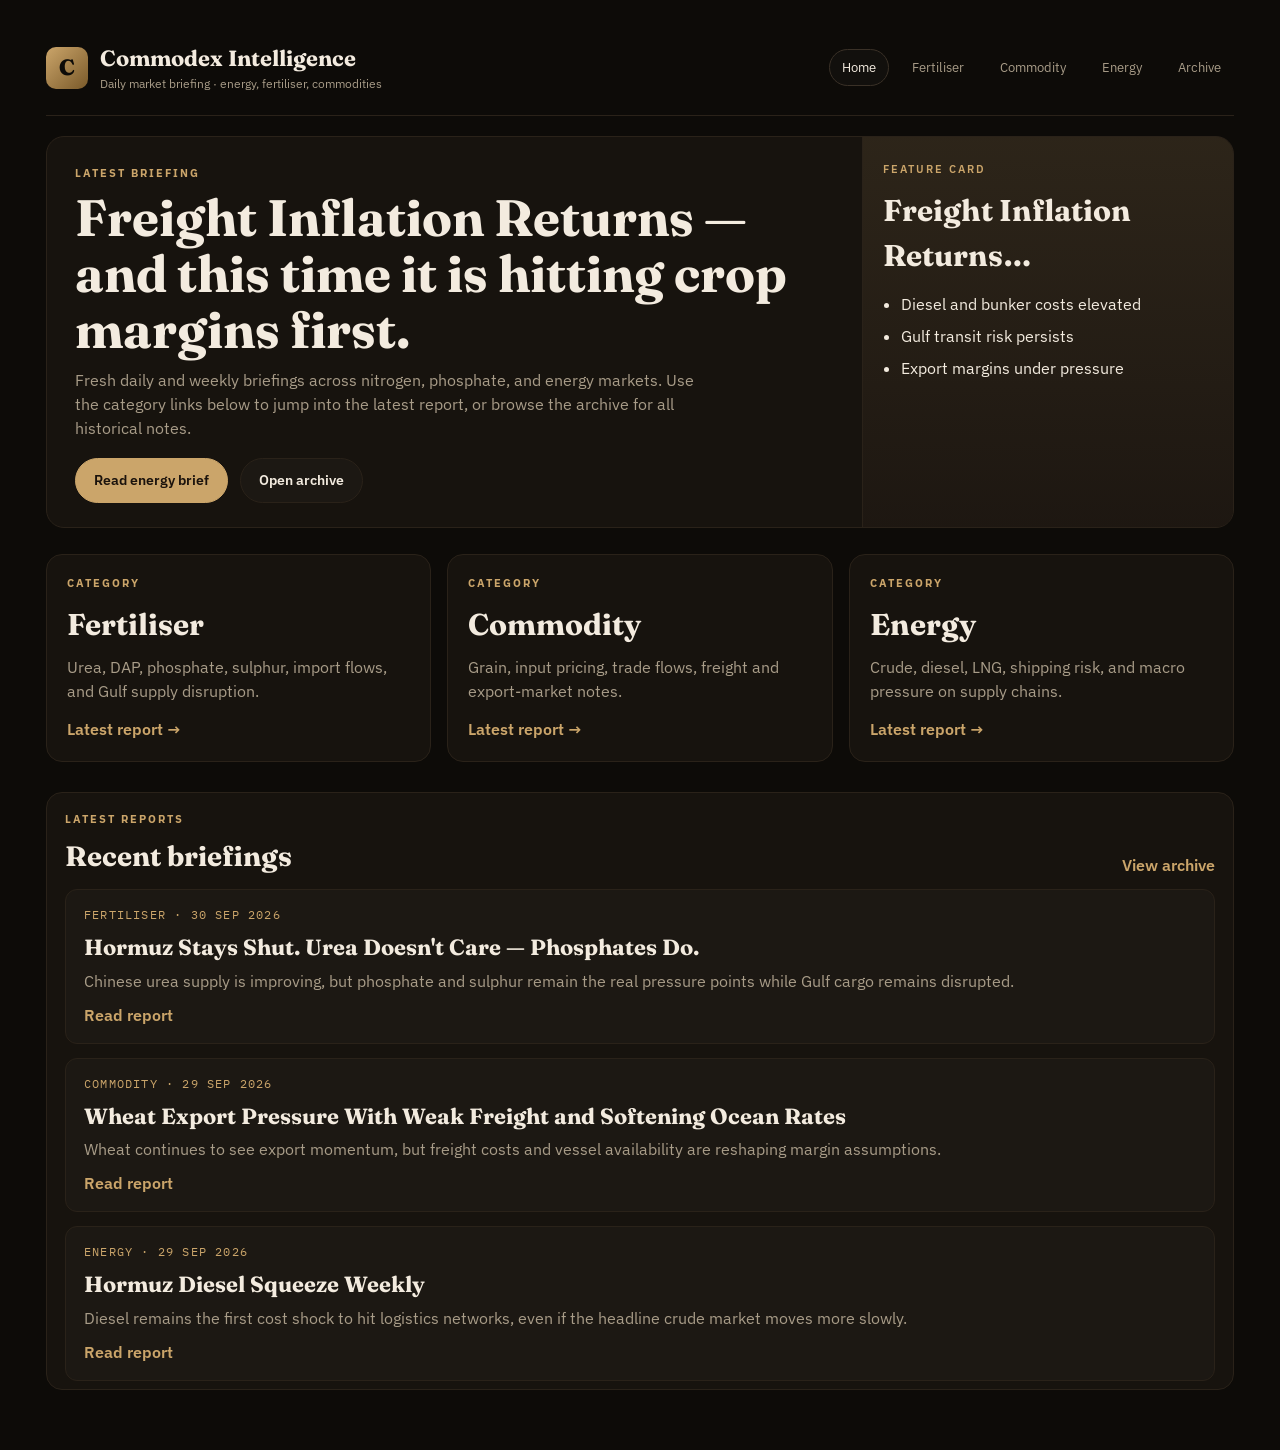
==== commit 632c32e2: "Set up category-based archive structure with report pages and archive search/filter for fertiliser, " ====
--- a/index.html
+++ b/index.html
@@ -1,591 +1,110 @@
 <!doctype html>
 <html lang="en">
 <head>
-<meta charset="utf-8">
-<meta name="viewport" content="width=device-width, initial-scale=1, viewport-fit=cover">
-<title>Hormuz Diesel Squeeze Weekly</title>
-<link rel="preconnect" href="https://fonts.googleapis.com">
-<link rel="stylesheet" href="https://fonts.googleapis.com/css2?family=Fraunces:opsz,wght@9..144,400;9..144,600;9..144,900&family=Playfair+Display:wght@700;900&family=IBM+Plex+Sans:wght@400;500;600;700&family=IBM+Plex+Mono:wght@400;500;600;700&display=swap">
-<style>
-/* Layout: single 1240px column of cards on a warm-black trading-desk ground; masthead > alert > KPI strip > hero chart > bias + cost pressure > FX > radar > logistics > insight. */
-:root{
-  --bg:#0D0B08; --panel:#17130E; --panel2:#211911; --border:#2A2219; --border-hi:#3A2F22;
-  --fg:#F2EBDD; --muted:#A89C88; --dim:#6E6455;
-  --gold:#CBA56A; --gold-soft:rgba(203,165,106,.14);
-  --bull:#57D38C; --warn:#E9B554; --elev:#FF9E4A; --crit:#FF5A4D; --macro:#5DA9FF;
-  --glow:rgba(255,158,74,.55);
-  --shadow:0 10px 30px rgba(0,0,0,.45);
-  --insight-bg:#F5F2EC; --insight-fg:#1B1712; --insight-muted:#5E5546; --insight-border:#E3DCCD;
-  --sans:'IBM Plex Sans',system-ui,-apple-system,Segoe UI,Roboto,sans-serif;
-  --mono:'IBM Plex Mono',ui-monospace,SFMono-Regular,Menlo,Consolas,monospace;
-  --serif:'Fraunces',Georgia,'Times New Roman',serif;
-  --display:'Playfair Display',Georgia,'Times New Roman',serif;
-  color-scheme:dark;
-}
-@media (prefers-color-scheme: light){
-  :root:not([data-theme="dark"]){
-    --bg:#F3EFE7; --panel:#FFFFFF; --panel2:#F5F0E6; --border:#E2DACB; --border-hi:#CDC2AE;
-    --fg:#1B1712; --muted:#6B6252; --dim:#9A8F7C;
-    --gold:#9C7A3A; --gold-soft:rgba(156,122,58,.12);
-    --bull:#1E9E5C; --warn:#B8860B; --elev:#D9741E; --crit:#D93A2E; --macro:#2A6FD6;
-    --glow:rgba(217,116,30,.45);
-    --shadow:0 10px 30px rgba(60,45,20,.14);
-    color-scheme:light;
-  }
-}
-:root[data-theme="light"]{
-  --bg:#F3EFE7; --panel:#FFFFFF; --panel2:#F5F0E6; --border:#E2DACB; --border-hi:#CDC2AE;
-  --fg:#1B1712; --muted:#6B6252; --dim:#9A8F7C;
-  --gold:#9C7A3A; --gold-soft:rgba(156,122,58,.12);
-  --bull:#1E9E5C; --warn:#B8860B; --elev:#D9741E; --crit:#D93A2E; --macro:#2A6FD6;
-  --glow:rgba(217,116,30,.45);
-  --shadow:0 10px 30px rgba(60,45,20,.14);
-  color-scheme:light;
-}
-*{box-sizing:border-box}
-svg{overflow:hidden;max-width:100%}
-html{height:100%}
-body{margin:0;background:var(--bg);color:var(--fg);font-family:var(--sans);font-size:15px;line-height:1.5;-webkit-font-smoothing:antialiased}
-.wrap{max-width:1240px;margin:0 auto;padding-block:20px 56px;padding-inline:16px;display:grid;gap:22px}
-.num{font-family:var(--mono);font-variant-numeric:tabular-nums}
-h1,h2,h3{margin:0;text-wrap:balance}
-.eyebrow{font-family:var(--sans);font-size:13px;font-weight:700;letter-spacing:2.5px;text-transform:uppercase;color:var(--gold)}
-.sec-head{display:flex;align-items:baseline;justify-content:space-between;gap:12px;flex-wrap:wrap;margin-bottom:14px}
-.sec-head .sub{color:var(--muted);font-size:13px}
-.card{background:var(--panel);border:1px solid var(--border);border-radius:14px;padding:20px;transition:transform .25s ease,box-shadow .25s ease,border-color .25s ease;min-width:0}
-.card:hover{transform:translateY(-4px);box-shadow:var(--shadow);border-color:var(--border-hi)}
-.grid2{display:grid;grid-template-columns:1fr 1fr;gap:22px}
-@media (max-width:900px){.grid2{grid-template-columns:1fr}}
-
-/* Masthead */
-.mast{display:flex;justify-content:space-between;align-items:flex-end;gap:16px;flex-wrap:wrap;border-bottom:1px solid var(--border);padding-bottom:16px}
-.mast .brand{display:flex;align-items:center;gap:12px}
-.mast .mark{width:42px;height:42px;border-radius:10px;background:linear-gradient(135deg,var(--gold),#7A5A2A);display:grid;place-items:center;color:#0D0B08;font-family:var(--serif);font-weight:900;font-size:22px}
-.mast h1{font-family:var(--serif);font-weight:600;font-size:22px;letter-spacing:.2px}
-.mast .tag{color:var(--muted);font-size:13px}
-.mast .meta{text-align:right;font-family:var(--mono);font-size:12px;color:var(--muted);line-height:1.6}
-.mast .meta b{color:var(--fg);font-weight:600}
-.pill{display:inline-block;padding:3px 10px;border-radius:999px;font-family:var(--mono);font-size:11px;font-weight:600;letter-spacing:.6px;text-transform:uppercase;border:1px solid var(--border)}
-.pill.gold{color:var(--gold);border-color:var(--gold);background:var(--gold-soft)}
-
-/* Alert */
-.alert{display:flex;gap:14px;align-items:center;border:1px solid var(--crit);background:linear-gradient(90deg,rgba(255,90,77,.14),rgba(255,90,77,.04));border-radius:12px;padding:14px 18px;position:relative;overflow:hidden}
-.alert .dot{width:12px;height:12px;border-radius:50%;background:var(--crit);box-shadow:0 0 0 0 rgba(255,90,77,.6);animation:ping 1.8s ease-out infinite;flex:none}
-@keyframes ping{0%{box-shadow:0 0 0 0 rgba(255,90,77,.65)}70%{box-shadow:0 0 0 14px rgba(255,90,77,0)}100%{box-shadow:0 0 0 0 rgba(255,90,77,0)}}
-.alert .lbl{font-family:var(--mono);font-size:11px;letter-spacing:2px;text-transform:uppercase;color:var(--crit);font-weight:700}
-.alert p{margin:2px 0 0;font-size:14px}
-.alert p b{font-weight:700}
-
-/* KPI strip */
-.kpis{display:grid;grid-template-columns:repeat(8,minmax(0,1fr));gap:12px}
-@media (max-width:1100px){.kpis{grid-template-columns:repeat(4,minmax(0,1fr))}}
-@media (max-width:560px){.kpis{grid-template-columns:repeat(2,minmax(0,1fr))}}
-.kpi{position:relative;background:var(--panel);border:1px solid var(--border);border-radius:12px;padding:14px 14px 12px 16px;overflow:hidden;transition:transform .25s,box-shadow .25s;min-width:0}
-.kpi:hover{transform:translateY(-4px);box-shadow:var(--shadow)}
-.kpi::before{content:"";position:absolute;left:0;top:0;bottom:0;width:4px;background:var(--stripe,var(--gold))}
-.kpi .k{font-family:var(--mono);font-size:11px;letter-spacing:1.4px;text-transform:uppercase;color:var(--muted)}
-.kpi .v{font-family:var(--mono);font-size:22px;font-weight:600;margin-top:6px;font-variant-numeric:tabular-nums;white-space:nowrap}
-.kpi .v small{font-size:12px;color:var(--muted);font-weight:500}
-.kpi .d{font-family:var(--mono);font-size:12px;margin-top:4px;font-weight:600}
-.kpi .n{font-size:11px;color:var(--dim);margin-top:4px;line-height:1.35}
-.up{color:var(--crit)} .dn{color:var(--bull)} .flat{color:var(--warn)} .mac{color:var(--macro)}
-
-/* Hero chart */
-.chart-wrap{position:relative}
-.chart-wrap svg{width:100%;height:auto;display:block}
-.legend{display:flex;gap:18px;flex-wrap:wrap;font-family:var(--mono);font-size:12px;color:var(--muted);margin-bottom:8px}
-.legend i{display:inline-block;width:18px;height:3px;border-radius:2px;vertical-align:middle;margin-right:6px}
-.tip{position:absolute;pointer-events:none;background:var(--panel2);border:1px solid var(--border-hi);border-radius:8px;padding:8px 10px;font-family:var(--mono);font-size:12px;line-height:1.5;opacity:0;visibility:hidden;transform:translateY(4px);transition:opacity .15s ease,visibility .15s ease,transform .15s ease}
-.tip.show{opacity:1;visibility:visible;transform:none}
-.tip b{color:var(--gold)}
-.chart-note{font-size:12px;color:var(--dim);margin-top:8px}
-
-/* Bias card */
-.bias{display:grid;grid-template-columns:1.1fr 1fr;gap:18px;align-items:center}
-@media (max-width:640px){.bias{grid-template-columns:1fr}}
-.strip{position:relative;height:14px;border-radius:999px;background:linear-gradient(90deg,var(--bull),var(--warn) 50%,var(--crit));margin:26px 0 8px}
-.strip .knob{position:absolute;top:50%;width:22px;height:22px;border-radius:50%;background:var(--fg);border:3px solid var(--bg);transform:translate(-50%,-50%);box-shadow:0 0 0 3px var(--gold),0 0 18px var(--glow)}
-.strip .lab{position:absolute;top:-22px;font-family:var(--mono);font-size:11px;letter-spacing:1.4px;text-transform:uppercase;color:var(--muted)}
-.strip .lab.r{right:0}
-.signal{font-family:var(--serif);font-weight:900;font-size:38px;letter-spacing:2px;text-transform:uppercase;color:var(--elev);text-shadow:0 0 22px var(--glow),0 0 44px rgba(255,158,74,.25);animation:breathe 2.8s ease-in-out infinite}
-@keyframes breathe{0%,100%{transform:scale(1)}50%{transform:scale(1.04)}}
-.score{font-family:var(--mono);font-size:44px;font-weight:700;line-height:1}
-.score small{font-size:16px;color:var(--muted);font-weight:500}
-.gauge{width:100%;max-width:300px;margin:0 auto;display:block}
-.needle{transform-origin:150px 150px;animation:sway 3.2s ease-in-out infinite}
-@keyframes sway{0%,100%{transform:rotate(-2deg)}50%{transform:rotate(2deg)}}
-.bias-meta{display:grid;grid-template-columns:1fr 1fr;gap:10px;margin-top:14px}
-.chip{background:var(--panel2);border:1px solid var(--border);border-radius:10px;padding:8px 10px}
-.chip .k{font-family:var(--mono);font-size:10px;letter-spacing:1.4px;text-transform:uppercase;color:var(--muted)}
-.chip .v{font-weight:700;margin-top:2px;font-size:14px}
-
-/* Cost pressure */
-.cost{display:flex;flex-direction:column;justify-content:center;min-height:100%}
-.bars{display:grid;gap:13px;margin:auto 0}
-.bar{display:grid;grid-template-columns:150px 1fr 76px;align-items:center;gap:12px;position:relative}
-@media (max-width:560px){.bar{grid-template-columns:110px 1fr 64px}}
-.bar .l{font-weight:800;font-size:15px;letter-spacing:.2px}
-.bar .l small{display:block;font-weight:500;font-size:11px;color:var(--muted);letter-spacing:.4px}
-.bar .track{height:20px;background:var(--panel2);border-radius:999px;overflow:hidden;border:1px solid var(--border);position:relative}
-.bar .fill{height:100%;border-radius:999px;width:0;transition:width 1.2s cubic-bezier(.2,.8,.2,1);background:var(--c);opacity:.92}
-.bar:hover .fill{opacity:1;filter:brightness(1.12)}
-.bar:hover .track{transform:scaleY(1.18)}
-.bar .track{transition:transform .2s}
-.bar .p{font-family:var(--mono);font-weight:700;font-size:16px;text-align:right;color:var(--c)}
-.bar .tt{position:absolute;left:150px;top:30px;z-index:6;background:var(--panel2);border:1px solid var(--border-hi);border-radius:8px;padding:8px 10px;font-size:12px;line-height:1.5;opacity:0;visibility:hidden;pointer-events:none}
-.bar:hover .tt{opacity:1;visibility:visible}
-@media (max-width:560px){.bar .tt{left:0;min-width:0;width:100%}}
-.bar .tt b{color:var(--gold)}
-
-/* FX thermometer */
-.thermo{position:relative;height:26px;border-radius:999px;background:linear-gradient(90deg,var(--bull) 0%,var(--gold) 55%,var(--elev) 100%);margin:34px 0 30px;border:1px solid var(--border)}
-.thermo .mk{position:absolute;top:50%;transform:translate(-50%,-50%);width:26px;height:26px;border-radius:50%;background:var(--fg);border:4px solid var(--bg);box-shadow:0 0 0 2px var(--gold),0 0 20px var(--glow);animation:pulse 2.2s ease-in-out infinite}
-@keyframes pulse{0%,100%{box-shadow:0 0 0 2px var(--gold),0 0 14px var(--glow)}50%{box-shadow:0 0 0 4px var(--gold),0 0 28px var(--glow)}}
-.thermo .tk{position:absolute;top:-8px;width:2px;height:42px;background:var(--fg);opacity:.75;transform:translateX(-50%);cursor:default}
-.thermo .tk span{position:absolute;top:-20px;left:50%;transform:translateX(-50%);font-family:var(--mono);font-size:10px;letter-spacing:1px;white-space:nowrap;color:var(--muted)}
-.thermo .tk.b span{top:auto;bottom:-20px}
-.thermo .end{position:absolute;top:34px;font-family:var(--mono);font-size:11px;color:var(--muted)}
-.thermo .end.r{right:0}
-.thermo .cur{position:absolute;top:-52px;transform:translateX(-50%);font-family:var(--mono);font-weight:700;font-size:20px;white-space:nowrap}
-.thermo [data-tip]:hover::after{content:attr(data-tip);position:absolute;top:34px;left:50%;transform:translateX(-50%);background:var(--panel2);border:1px solid var(--border-hi);border-radius:8px;padding:6px 8px;font-family:var(--mono);font-size:10px;white-space:nowrap;z-index:20}
-.badge{display:inline-flex;align-items:center;gap:8px;background:var(--gold-soft);border:1px solid var(--gold);color:var(--gold);border-radius:999px;padding:6px 12px;font-family:var(--mono);font-weight:700;letter-spacing:1.1px}
-.fxgrid{display:grid;grid-template-columns:repeat(4,minmax(0,1fr));gap:10px;margin-top:14px}
-@media (max-width:760px){.fxgrid{grid-template-columns:repeat(2,minmax(0,1fr))}}
-.fxgrid .chip .v{font-size:15px}
-.fxbul{display:grid;grid-template-columns:1fr 1fr;gap:14px;margin-top:16px;font-size:13px}
-@media (max-width:640px){.fxbul{grid-template-columns:1fr}}
-.fxbul h4{margin:0 0 6px;font-family:var(--mono);font-size:11px;letter-spacing:1.6px;text-transform:uppercase}
-.fxbul ul{margin:0;padding-left:16px;color:var(--muted)}
-.fxbul li{margin:3px 0}
-
-/* Threat radar */
-.radar{display:grid;grid-template-columns:repeat(4,minmax(0,1fr));gap:12px}
-@media (max-width:1000px){.radar{grid-template-columns:repeat(2,minmax(0,1fr))}}
-.node{position:relative;background:var(--panel2);border:1px solid var(--border);border-left:4px solid var(--c);border-radius:12px;padding:14px;cursor:default;transition:transform .25s,box-shadow .25s}
-.node:hover{transform:translateY(-4px);box-shadow:var(--shadow);z-index:4}
-.node.top{animation:glowpulse 2.6s ease-in-out infinite}
-@keyframes glowpulse{0%,100%{box-shadow:0 0 0 0 rgba(255,90,77,0)}50%{box-shadow:0 0 26px 2px rgba(255,90,77,.35)}}
-.node .nm{font-family:var(--mono);font-size:11px;letter-spacing:1.6px;text-transform:uppercase;color:var(--muted);font-weight:700}
-.node .sc{font-family:var(--mono);font-size:40px;font-weight:700;line-height:1.05;color:var(--c);margin-top:4px}
-.node .tr{font-family:var(--mono);font-size:13px;font-weight:700;margin-top:2px}
-.node .cf{font-family:var(--mono);font-size:11px;color:var(--dim);margin-top:6px}
-.node svg{width:100%;height:34px;display:block;margin-top:8px}
-.node .cls{position:absolute;top:12px;right:12px;font-family:var(--mono);font-size:9px;letter-spacing:1.4px;text-transform:uppercase;color:var(--c);border:1px solid var(--c);border-radius:999px;padding:3px 7px}
-.node .ex{position:absolute;left:0;right:0;top:calc(100% + 6px);background:var(--panel);border:1px solid var(--border-hi);border-radius:10px;padding:12px;font-size:12px;line-height:1.55;opacity:0;visibility:hidden;transition:opacity .15s ease,visibility .15s ease}
-.node:hover .ex{opacity:1;visibility:visible}
-.node .ex dl{margin:0;display:grid;grid-template-columns:auto minmax(0,1fr);gap:2px 10px}
-.node .ex dd{min-width:0;overflow-wrap:anywhere}
-.node .ex dt{color:var(--muted);font-family:var(--mono);font-size:10px;letter-spacing:1px;text-transform:uppercase;align-self:center}
-.node .ex dd{margin:0;font-weight:600}
-.driver{margin-top:16px;display:grid;grid-template-columns:auto 1fr;gap:18px;align-items:center;background:linear-gradient(90deg,rgba(255,90,77,.12),transparent);border:1px solid var(--crit);border-radius:14px;padding:16px 18px}
-@media (max-width:640px){.driver{grid-template-columns:1fr}}
-.driver .big{font-family:var(--mono);font-size:54px;font-weight:700;line-height:1;color:var(--crit)}
-.driver .big small{font-size:14px;color:var(--muted);display:block;font-weight:500;letter-spacing:1px}
-.driver h3{font-family:var(--serif);font-size:22px;font-weight:600;margin-bottom:6px}
-.driver .row{display:flex;gap:10px;flex-wrap:wrap;margin-top:8px}
-
-/* Logistics table & recs */
-table{width:100%;border-collapse:collapse;font-size:13.5px}
-th,td{padding:10px 10px;border-bottom:1px solid var(--border);text-align:left;vertical-align:top}
-th{font-family:var(--mono);font-size:11px;letter-spacing:1.4px;text-transform:uppercase;color:var(--muted);font-weight:600}
-td:first-child{font-weight:700;white-space:nowrap}
-.sev{display:inline-block;padding:2px 9px;border-radius:999px;font-family:var(--mono);font-size:11px;font-weight:700;letter-spacing:.8px;border:1px solid}
-.sev.h{color:var(--crit);border-color:var(--crit)} .sev.m{color:var(--warn);border-color:var(--warn)} .sev.l{color:var(--bull);border-color:var(--bull)}
-.tscroll{overflow-x:auto}
-.verdict{display:grid;grid-template-columns:repeat(3,minmax(0,1fr));gap:10px;margin-top:14px}
-@media (max-width:640px){.verdict{grid-template-columns:1fr}}
-.recs{counter-reset:r;display:grid;gap:10px}
-.rec{display:grid;grid-template-columns:44px 1fr;gap:12px;background:var(--panel2);border:1px solid var(--border);border-radius:12px;padding:12px 14px;transition:transform .25s,box-shadow .25s}
-.rec:hover{transform:translateY(-4px);box-shadow:var(--shadow)}
-.rec::before{counter-increment:r;content:counter(r,decimal-leading-zero);font-family:var(--mono);font-size:26px;font-weight:700;color:var(--gold);line-height:1}
-.rec b{display:block;margin-bottom:2px}
-.rec span{font-size:13px;color:var(--muted)}
-.rec .who{font-family:var(--mono);font-size:10px;letter-spacing:1.4px;text-transform:uppercase;color:var(--macro);margin-bottom:4px;display:block}
-
-/* Week ahead */
-.wa{display:grid;grid-template-columns:1fr 1fr;gap:16px}
-@media (max-width:760px){.wa{grid-template-columns:1fr}}
-.wa ol{margin:6px 0 0;padding-left:20px;font-size:13.5px}
-.wa li{margin:5px 0}
-.wa li::marker{font-family:var(--mono);color:var(--gold);font-weight:700}
-.dir{display:grid;grid-template-columns:repeat(3,minmax(0,1fr));gap:10px;margin-top:14px}
-@media (max-width:640px){.dir{grid-template-columns:1fr}}
-
-/* Executive insight */
-.insight{background:var(--insight-bg);color:var(--insight-fg);border:1px solid var(--insight-border);border-radius:16px;display:grid;grid-template-columns:3fr 2fr;overflow:hidden;animation:fadeup .9s ease-out}
-.insight:hover{transform:translateY(-4px);box-shadow:0 18px 40px rgba(0,0,0,.35)}
-@keyframes fadeup{from{opacity:.4;transform:translateY(12px)}to{opacity:1;transform:none}}
-@media (max-width:820px){.insight{grid-template-columns:1fr}}
-.insight .l{padding:32px 34px}
-.insight .eyebrow{color:#9C7A3A}
-.insight h2{font-family:var(--display);font-weight:900;font-size:40px;line-height:1.12;margin:10px 0 14px;color:#1B1712}
-@media (max-width:560px){.insight h2{font-size:30px}}
-.insight mark{background:linear-gradient(transparent 55%,rgba(203,165,106,.55) 55%);color:inherit;padding:0 2px}
-.insight p{color:var(--insight-muted);max-width:62ch;margin:0 0 14px;font-size:15px}
-.insight .chips{display:flex;gap:8px;flex-wrap:wrap;margin:8px 0 18px}
-.insight .chips span{font-family:var(--mono);font-size:12px;font-weight:600;background:#fff;border:1px solid #E3DCCD;border-radius:999px;padding:5px 11px;color:#1B1712}
-.insight .chips span i{font-style:normal;color:#B8412F}
-.insight .act{background:#fff;border:1px solid #E3DCCD;border-radius:12px;padding:14px 16px}
-.insight .act h4{margin:0 0 8px;font-family:var(--mono);font-size:11px;letter-spacing:2px;text-transform:uppercase;color:#9C7A3A}
-.insight .act ol{margin:0;padding-left:18px;color:#1B1712;font-size:14px}
-.insight .act li{margin:5px 0}
-.insight .r{background:linear-gradient(180deg,#E9E2D3,#D9CFB9);display:grid;place-items:end center;min-height:280px;position:relative}
-.insight .r svg{width:100%;height:auto;display:block}
-
-/* Summary */
-.summary{border-left:4px solid var(--gold);padding:14px 18px;background:var(--panel);border-radius:0 12px 12px 0}
-.summary .eyebrow{margin-bottom:6px;display:block}
-.summary p{margin:0;font-family:var(--serif);font-size:19px;line-height:1.45}
-.sources{font-size:12px;color:var(--dim);line-height:1.7}
-.sources a{color:var(--muted);text-decoration:none;border-bottom:1px dotted var(--dim)}
-footer{color:var(--dim);font-size:12px;text-align:center}
-:focus-visible{outline:2px solid var(--gold);outline-offset:2px}
-@media (prefers-reduced-motion: reduce){
-  .alert .dot,.signal,.needle,.thermo .mk,.node.top,.insight{animation:none}
-  .bar .fill,.strip .knob{transition:none}
-}
-</style>
+  <meta charset="utf-8">
+  <meta name="viewport" content="width=device-width,initial-scale=1">
+  <title>Commodex Intelligence</title>
+  <link rel="preconnect" href="https://fonts.googleapis.com">
+  <link rel="stylesheet" href="https://fonts.googleapis.com/css2?family=Fraunces:wght@600;700;900&family=IBM+Plex+Sans:wght@400;500;600;700&family=IBM+Plex+Mono:wght@400;500;600;700&display=swap">
+  <link rel="stylesheet" href="assets/css/style.css">
 </head>
 <body>
-
-<div class="wrap">
-
-<header class="mast">
-  <div class="brand">
-    <div class="mark">G</div>
-    <div>
-      <h1>Energy, Freight &amp; FX Intelligence</h1>
-      <div class="tag">Grain export &amp; logistics desk · <span class="pill gold">Weekly Outlook</span></div>
-    </div>
-  </div>
-  <div class="meta">
-    <b>Tue 29 Sep 2026 · 11:00 AEST</b><br>
-    Covers Mon 28 Sep US/EU session + Tue Asia open<br>
-    Bias <b class="up">BULLISH COSTS</b> · Confidence <b>MEDIUM</b> · 30-day pressure <b class="up">HIGH</b>
-  </div>
-</header>
-
-<div class="alert" role="status">
-  <div class="dot" aria-hidden="true"></div>
-  <div>
-    <div class="lbl">Active market-moving shock</div>
-    <p><b>Hormuz still ≈7.4m b/d vs ≈20m b/d pre-war.</b> Trump rejected Iran's seven-day reopening proposal Monday; Qatar-mediated talks resume Mon/Tue. Brent back above US$106, US diesel at record highs and freight markets still repricing war risk.</p>
-  </div>
-</div>
-
-<section class="kpis" aria-label="Key market indicators">
-  <div class="kpi" style="--stripe:var(--crit)"><div class="k">Brent Nov-26</div><div class="v num">106.32<small> $/bbl</small></div><div class="d up">▲ +0.97%</div><div class="n">+5.9% w/w · +17.5% m/m</div></div>
-  <div class="kpi" style="--stripe:var(--elev)"><div class="k">WTI Nov-26</div><div class="v num">93.43<small> $/bbl</small></div><div class="d up">▲ +0.89%</div><div class="n">−7.4% last wk · still at hard premium</div></div>
-  <div class="kpi" style="--stripe:var(--warn)"><div class="k">Dubai (indic.)</div><div class="v num">≈109<small> $/bbl</small></div><div class="d flat">— Murban proxy</div><div class="n">Platts benchmark skew remains elevated</div></div>
-  <div class="kpi" style="--stripe:var(--bull)"><div class="k">Baltic Dry</div><div class="v num">3,268</div><div class="d dn">▼ −4.6%</div><div class="n">Capesize −7.5% · Supramax flat</div></div>
-  <div class="kpi" style="--stripe:var(--macro)"><div class="k">AUD/USD</div><div class="v num">0.7018</div><div class="d mac">▲ +0.1%</div><div class="n">−1.4% last wk · on 200D avg</div></div>
-  <div class="kpi" style="--stripe:var(--macro)"><div class="k">DXY</div><div class="v num">100.85</div><div class="d up">▲ 2-mo high</div><div class="n">+2.7% from 10 Sep low</div></div>
-  <div class="kpi" style="--stripe:var(--crit)"><div class="k">US Diesel</div><div class="v num">6.53<small> $/gal</small></div><div class="d up">▲ +16% m/m</div><div class="n">Record · stocks 12% below 5-yr avg</div></div>
-  <div class="kpi" style="--stripe:var(--crit)"><div class="k">VLCC MEG→China</div><div class="v num">&gt;1.0<small> $m/day</small></div><div class="d up">▲ Record</div><div class="n">Peak $1.27m/day as war-risk surcharges rise</div></div>
-</section>
-
-<section class="card">
-  <div class="sec-head"><div><div class="eyebrow">Crude Oil</div><h2 style="font-family:var(--serif);font-weight:600;font-size:22px;margin-top:4px">Brent vs WTI — the Hormuz premium and the diesel squeeze</h2></div><div class="sub">Jun–Sep 2026</div></div>
-  <div class="legend"><span><i style="background:var(--gold)"></i>Brent (ICE)</span><span><i style="background:var(--macro)"></i>WTI (NYMEX, indicative intra-week)</span><span><i style="background:var(--elev)"></i>Strain / geopolitical premium</span></div>
-  <div class="chart-wrap" id="heroWrap">
-    <svg id="hero" viewBox="0 0 1000 360" role="img" aria-label="Brent and WTI crude prices June to September 2026"></svg>
-    <div class="tip" id="heroTip"></div>
-  </div>
-  <div class="chart-note">Brent series: ICE front-month daily settlements (FMP/ICE). WTI: settlement anchors (18, 23, 25, 28, 29 Sep) with intra-week values interpolated from the Brent–WTI spread shock.</div>
-</section>
-
-<div class="grid2">
-  <section class="card">
-    <div class="sec-head"><div class="eyebrow">Overall Market Bias</div><div class="sub">0 = bearish costs · 100 = bullish costs</div></div>
-    <div class="bias">
-      <div>
-        <div class="strip"><span class="lab">Bearish</span><span class="lab r">Bullish</span><div class="knob" id="knob" style="left:0%"></div></div>
-        <div class="score num"><span id="biasScore">0</span><small> / 100</small></div>
-        <div class="signal" id="signal">Bullish</div>
-        <div class="bias-meta">
-          <div class="chip"><div class="k">Confidence</div><div class="v">MEDIUM</div></div>
-          <div class="chip"><div class="k">30-day cost pressure</div><div class="v up">HIGH</div></div>
-          <div class="chip"><div class="k">Crude direction</div><div class="v">Moderately bullish</div></div>
-          <div class="chip"><div class="k">Diesel direction</div><div class="v up">Strongly bullish</div></div>
+  <div class="page-shell">
+    <header class="topbar">
+      <div class="brand-wrap">
+        <div class="brand-mark">C</div>
+        <div>
+          <div class="brand-name">Commodex Intelligence</div>
+          <div class="brand-sub">Daily market briefing · energy, fertiliser, commodities</div>
         </div>
       </div>
-      <div>
-        <svg class="gauge" viewBox="0 0 300 175" aria-label="Sentiment gauge reading 74 of 100">
-          <defs><linearGradient id="gg" x1="0" x2="1"><stop offset="0" stop-color="#57D38C"/><stop offset=".5" stop-color="#E9B554"/><stop offset="1" stop-color="#FF5A4D"/></linearGradient></defs>
-          <path d="M20 150 A130 130 0 0 1 280 150" fill="none" stroke="var(--panel2)" stroke-width="22" stroke-linecap="round"/>
-          <path d="M20 150 A130 130 0 0 1 280 150" fill="none" stroke="url(#gg)" stroke-width="22" stroke-linecap="round" opacity=".9"/>
-          <g fill="var(--muted)" font-family="IBM Plex Mono,monospace" font-size="11">
-            <text x="14" y="172">0</text><text x="142" y="26">50</text><text x="268" y="172">100</text>
-          </g>
-          <g class="needle" id="needle" style="transform:rotate(-90deg)">
-            <path d="M150 150 L146 150 L150 34 L154 150 Z" fill="var(--fg)"/>
-            <circle cx="150" cy="150" r="9" fill="var(--gold)"/>
-          </g>
-          <text x="150" y="130" text-anchor="middle" font-family="IBM Plex Mono,monospace" font-size="12" fill="var(--muted)">RISK-ON ← → COST SHOCK</text>
-        </svg>
-      </div>
-    </div>
-  </section>
+      <nav class="topnav">
+        <a href="index.html" class="is-active">Home</a>
+        <a href="fertiliser/">Fertiliser</a>
+        <a href="commodity/">Commodity</a>
+        <a href="energy/">Energy</a>
+        <a href="archive.html">Archive</a>
+      </nav>
+    </header>
 
-  <section class="card cost">
-    <div class="sec-head"><div class="eyebrow">Cost Pressure</div><div class="sub">30-day change · hover for detail</div></div>
-    <div class="bars" id="bars"></div>
-  </section>
-</div>
+    <main>
+      <section class="hero-card">
+        <div>
+          <div class="eyebrow">Latest briefing</div>
+          <h1>Freight Inflation Returns — and this time it is hitting crop margins first.</h1>
+          <p>Fresh daily and weekly briefings across nitrogen, phosphate, and energy markets. Use the category links below to jump into the latest report, or browse the archive for all historical notes.</p>
+          <div class="cta-row">
+            <a class="button primary" href="energy/">Read energy brief</a>
+            <a class="button muted" href="archive.html">Open archive</a>
+          </div>
+        </div>
+        <aside class="feature-panel">
+          <div class="feature-tag">Feature card</div>
+          <div class="feature-title">Freight Inflation Returns…</div>
+          <ul>
+            <li>Diesel and bunker costs elevated</li>
+            <li>Gulf transit risk persists</li>
+            <li>Export margins under pressure</li>
+          </ul>
+        </aside>
+      </section>
 
-<section class="card">
-  <div class="sec-head"><div><div class="eyebrow">FX &amp; Currency</div><h2 style="font-family:var(--serif);font-weight:600;font-size:22px;margin-top:4px">AUD/USD sits on its 200-day average — the trade is still a margin squeeze, not a collapse</h2></div><div class="sub">FX and AUD receipts</div></div>
-  <div class="thermo" id="thermo">
-    <div class="cur num" style="left:70.8%">0.7018</div>
-    <div class="tk b" style="left:71.3%" data-tip="200-day average 0.702"><span>200D 0.702</span></div>
-    <div class="tk" style="left:79.8%" data-tip="50-day average 0.709"><span>50D 0.709</span></div>
-    <div class="mk" style="left:70.8%" data-tip="Current 0.7018 · 71% of 52-week range"></div>
-    <span class="end num">52w LOW 0.6439 · 20 Nov 25</span><span class="end r num">52w HIGH 0.7257 · 13 May 26</span>
+      <section class="category-grid">
+        <a class="category-card" href="fertiliser/">
+          <div class="eyebrow">Category</div>
+          <h2>Fertiliser</h2>
+          <p>Urea, DAP, phosphate, sulphur, import flows, and Gulf supply disruption.</p>
+          <span class="more">Latest report →</span>
+        </a>
+
+        <a class="category-card" href="commodity/">
+          <div class="eyebrow">Category</div>
+          <h2>Commodity</h2>
+          <p>Grain, input pricing, trade flows, freight and export-market notes.</p>
+          <span class="more">Latest report →</span>
+        </a>
+
+        <a class="category-card" href="energy/">
+          <div class="eyebrow">Category</div>
+          <h2>Energy</h2>
+          <p>Crude, diesel, LNG, shipping risk, and macro pressure on supply chains.</p>
+          <span class="more">Latest report →</span>
+        </a>
+      </section>
+
+      <section class="report-rail">
+        <div class="section-head">
+          <div>
+            <div class="eyebrow">Latest reports</div>
+            <h3>Recent briefings</h3>
+          </div>
+          <a href="archive.html">View archive</a>
+        </div>
+
+        <div class="report-list">
+          <article class="report-item">
+            <div class="report-meta">Fertiliser · 30 Sep 2026</div>
+            <h4>Hormuz Stays Shut. Urea Doesn't Care — Phosphates Do.</h4>
+            <p>Chinese urea supply is improving, but phosphate and sulphur remain the real pressure points while Gulf cargo remains disrupted.</p>
+            <a href="fertiliser/2026-09-30-morning-brief.html">Read report</a>
+          </article>
+
+          <article class="report-item">
+            <div class="report-meta">Commodity · 29 Sep 2026</div>
+            <h4>Wheat Export Pressure With Weak Freight and Softening Ocean Rates</h4>
+            <p>Wheat continues to see export momentum, but freight costs and vessel availability are reshaping margin assumptions.</p>
+            <a href="commodity/2026-09-29-wheat-weekly.html">Read report</a>
+          </article>
+
+          <article class="report-item">
+            <div class="report-meta">Energy · 29 Sep 2026</div>
+            <h4>Hormuz Diesel Squeeze Weekly</h4>
+            <p>Diesel remains the first cost shock to hit logistics networks, even if the headline crude market moves more slowly.</p>
+            <a href="energy/2026-09-29-hormuz-diesel-weekly.html">Read report</a>
+          </article>
+        </div>
+      </section>
+    </main>
   </div>
-  <div class="fxgrid">
-    <div class="chip"><div class="k">Range position</div><div class="v num">71% · upper-middle</div></div>
-    <div class="chip"><div class="k">Bias (1-2 wks)</div><div class="v">SIDEWAYS → DOWN · 0.690–0.710</div></div>
-    <div class="chip"><div class="k">Export impact</div><div class="v dn">+2.5% AUD receipts vs early Sep</div></div>
-    <div class="chip"><div class="k">Fuel-cost impact</div><div class="v up">+2–3% on USD-priced fuel &amp; freight</div></div>
-  </div>
-  <div class="fxbul">
-    <div><h4 class="dn">Bullish AUD</h4><ul><li>RBA +25bp to 4.60% expected today; ~40bp more priced</li><li>Speculative gross shorts near record → squeeze risk</li><li>AUD/CNH correlation +0.97; commodity support still there</li></ul></div>
-    <div><h4 class="up">Bearish AUD</h4><ul><li>Fed at 3.75–4.00%, Oct hike ~67% priced; US 10-yr &gt;5%</li><li>AU–US 2-yr spread narrowest since Nov</li><li>DXY 100.85, correlation with AUD remains negative</li></ul></div>
-  </div>
-</section>
-
-<section class="card">
-  <div class="sec-head"><div class="eyebrow">Market Threat Radar</div><div class="sub">0–100 risk score · hover a node for impact detail</div></div>
-  <div class="radar" id="radar"></div>
-  <div class="driver" id="driver"></div>
-</section>
-
-<div class="grid2">
-  <section class="card">
-    <div class="sec-head"><div class="eyebrow">Australian Grain Logistics Impact</div><div class="sub">next 30 days</div></div>
-    <div class="tscroll"><table>
-      <thead><tr><th>Channel</th><th>Severity</th><th>What changes</th></tr></thead>
-      <tbody>
-        <tr><td>Diesel</td><td><span class="sev h">HIGH</span></td><td>TGP likely 255–270 c/L (est.) vs 237.6 on 18 Aug; growers report ~2× last year; harvest burn +10–20% on bumper yields.</td></tr>
-        <tr><td>Road freight</td><td><span class="sev h">HIGH</span></td><td>Fuel is 25–35% of linehaul; expect FAF resets of +8–15% for October.</td></tr>
-        <tr><td>Rail freight</td><td><span class="sev m">MODERATE</span></td><td>Lower fuel intensity; surcharges lag 1–2 months → arrives November.</td></tr>
-        <tr><td>Container</td><td><span class="sev m">MODERATE</span></td><td>WCI $4,468/FEU −1% w/w; Asia lanes stable; Europe/Med via Cape + BAF rising with VLSFO.</td></tr>
-        <tr><td>Bulk vessel</td><td><span class="sev m">MODERATE</span></td><td>Supramax/Handy hire flat, Panamax firming; bunker adds ≈$1.5–3/t to Asia voyages (est.). C5 easing = tonnage availability.</td></tr>
-        <tr><td>Port ops</td><td><span class="sev l">LOW</span></td><td>No Australian port disruption.</td></tr>
-        <tr><td>Warehousing</td><td><span class="sev m">MODERATE</span></td><td>RBA to 4.60% lifts carry cost on stored grain ~25bp.</td></tr>
-      </tbody>
-    </table></div>
-    <div class="verdict">
-      <div class="chip"><div class="k">Likely cost increase</div><div class="v up">HIGH</div></div>
-      <div class="chip"><div class="k">Timing</div><div class="v">Immediate (diesel) → 2 wks (BAF/FAF) → 30 d (rail)</div></div>
-      <div class="chip"><div class="k">Export margin impact</div><div class="v up">NEGATIVE · cushioned by AUD −2%</div></div>
-    </div>
-  </section>
-
-  <section class="card">
-    <div class="sec-head"><div class="eyebrow">Actionable Recommendations</div><div class="sub">decisions for the next 7–30 days</div></div>
-    <div class="recs">
-      <div class="rec"><div><span class="who">Procurement</span><b>Lock October–December harvest diesel now.</b><span>Fixed or capped supplier pricing / Singapore gasoil swaps. A US export curb or wider diesel crack will hit within 7–10 days.</span></div></div>
-      <div class="rec"><div><span class="who">Logistics</span><b>Fix Pacific Supramax/Handy tonnage while hire is flat.</b><span>Oct/Nov liftings with bunker clauses capped or BAF-indexed to a dated VLSFO curve.</span></div></div>
-      <div class="rec"><div><span class="who">Supply chain</span><b>Renegotiate road/rail fuel adjustment factors before October resets.</b><span>Tie FAF to the AIP TGP index with a transparent base. Avoid lagged or discretionary adjustments.</span></div></div>
-      <div class="rec"><div><span class="who">Export managers</span><b>Use any post-RBA bounce toward 0.71 to layer USD receivable cover.</b><span>Keep a tranche unhedged for the Hormuz-deal scenario; use collars to preserve upside.</span></div></div>
-      <div class="rec"><div><span class="who">Supply chain</span><b>Default Europe/Med/Egypt cargoes to Cape routing; confirm war-risk surcharges.</b><span>Houthi action and Red Sea risk remain a threat to EU-origin cargoes and freight insurance.</span></div></div>
-    </div>
-  </section>
-</div>
-
-<section class="card">
-  <div class="sec-head"><div class="eyebrow">Week Ahead Outlook</div><div class="sub">Monday edition</div></div>
-  <div class="wa">
-    <div><h4 class="eyebrow" style="color:var(--crit);font-size:11px">Top 5 risks</h4><ol>
-      <li>US–Iran talks (Mon/Tue) fail → Brent $110–115, diesel cracks wider</li>
-      <li>RBA hikes but AUD still fades on USD strength → dearer AUD fuel/freight</li>
-      <li>US shifts to "voluntary" diesel export curbs → Asian gasoil spike</li>
-      <li>Houthi action on Red Sea / Yanbu tankers as Saudi loadings resume</li>
-      <li>Hot US PCE (Wed) / payrolls (Fri) lock an October Fed hike; DXY &gt;101</li></ol></div>
-    <div><h4 class="eyebrow" style="color:var(--bull);font-size:11px">Top 5 opportunities</h4><ol>
-      <li>Phased Hormuz framework → Brent −$8–12; lock forward fuel after the drop</li>
-      <li>Supramax/Handy softness + C5 easing → attractive Oct/Nov fixing window</li>
-      <li>AUD 0.70 → ~2.5% better receipts; edge vs Canada/US on Asian tenders</li>
-      <li>Post-RBA short squeeze → layer USD hedges at 0.71+</li>
-      <li>Black Sea disruption → Australian wheat/barley more competitive into ME/SE Asia</li></ol></div>
-  </div>
-  <div class="dir">
-    <div class="chip"><div class="k">Expected oil</div><div class="v up">UP / VOLATILE · Brent $102–110</div></div>
-    <div class="chip"><div class="k">Expected FX</div><div class="v">AUD SIDEWAYS → DOWN · 0.690–0.710</div></div>
-    <div class="chip"><div class="k">Expected freight</div><div class="v">Bulk hire FLAT · bunker-incl. UP · tankers RECORD</div></div>
-  </div>
-</section>
-
-<section class="insight">
-  <div class="l">
-    <div class="eyebrow">Executive Insight</div>
-    <h2>Diesel, not crude, is the <mark>cost that hits harvest first</mark></h2>
-    <p>Brent at US$106 is the headline, but the transmission into our P&amp;L runs through distillate: US diesel is at a record, Russia's export ban runs to 31 October and Australian terminal gate prices continue to track crude-linked and freight-linked cost spikes.</p>
-    <div class="chips"><span>Brent <i>+17.5%</i> m/m</span><span>US diesel <i>$6.53</i>/gal</span><span>TGP <i>≈255–270</i> c/L est.</span><span>AUD/USD <i>0.7018</i></span><span>Hormuz <i>7.4</i>m b/d</span></div>
-    <p>A Hormuz deal would cut crude within 48 hours; refilling the world's distillate tanks takes weeks. That asymmetry is why fuel and freight fuel clauses should be fixed now, not after the headline moves.</p>
-    <div class="act"><h4>Recommended action</h4><ol>
-      <li>Fix Oct–Dec diesel volumes on capped pricing this week.</li>
-      <li>Fix Oct/Nov Pacific bulk tonnage with explicit BAF clauses.</li>
-      <li>Reset road/rail FAF to a TGP-indexed formula before October.</li>
-      <li>Layer USD hedges on any post-RBA AUD bounce toward 0.71.</li></ol></div>
-  </div>
-  <div class="r" aria-hidden="true">
-    <svg viewBox="0 0 520 330" xmlns="http://www.w3.org/2000/svg">
-      <defs>
-        <linearGradient id="sky" x1="0" y1="0" x2="0" y2="1"><stop offset="0" stop-color="#EFE8D8"/><stop offset="1" stop-color="#D8CDB4"/></linearGradient>
-        <linearGradient id="sea" x1="0" y1="0" x2="0" y2="1"><stop offset="0" stop-color="#9DB2B0"/><stop offset="1" stop-color="#6E8A8A"/></linearGradient>
-        <linearGradient id="hull" x1="0" y1="0" x2="0" y2="1"><stop offset="0" stop-color="#3B3A3A"/><stop offset="1" stop-color="#1F1E1E"/></linearGradient>
-      </defs>
-      <rect width="520" height="330" fill="url(#sky)"/>
-      <circle cx="420" cy="70" r="34" fill="#E9B554" opacity=".85"/>
-      <g fill="#B7AB92">
-        <rect x="30" y="120" width="26" height="90" rx="4"/><rect x="60" y="110" width="26" height="100" rx="4"/><rect x="90" y="120" width="26" height="90" rx="4"/>
-        <rect x="24" y="112" width="98" height="10" rx="3" fill="#9C8F76"/>
-        <rect x="126" y="150" width="70" height="60" fill="#A89C82"/><rect x="130" y="140" width="62" height="10" fill="#8E836B"/>
-      </g>
-      <g stroke="#6B6252" stroke-width="4" fill="none"><path d="M180 210 L180 95 L260 95 L300 150"/><path d="M180 130 L240 130"/></g>
-      <circle cx="300" cy="150" r="5" fill="#B8412F"/>
-      <rect x="0" y="210" width="520" height="120" fill="url(#sea)"/>
-      <path d="M0 232 Q40 226 80 232 T160 232 T240 232 T320 232 T400 232 T480 232 T560 232" stroke="#C9D6D2" stroke-width="2" fill="none" opacity=".6"/>
-      <path d="M0 262 Q40 256 80 262 T160 262 T240 262 T320 262 T400 262 T480 262 T560 262" stroke="#C9D6D2" stroke-width="2" fill="none" opacity=".4"/>
-      <g>
-        <path d="M120 240 L470 240 L495 258 L455 292 L110 292 L95 262 Z" fill="url(#hull)"/>
-        <rect x="120" y="222" width="270" height="18" fill="#B8412F"/>
-        <rect x="140" y="228" width="40" height="12" fill="#2F2E2E"/><rect x="200" y="228" width="40" height="12" fill="#2F2E2E"/><rect x="260" y="228" width="40" height="12" fill="#2F2E2E"/><rect x="320" y="228" width="40" height="12" fill="#2F2E2E"/>
-        <rect x="400" y="188" width="52" height="52" fill="#EDE6D6"/><rect x="408" y="196" width="36" height="8" fill="#5F6E73"/><rect x="408" y="210" width="36" height="8" fill="#5F6E73"/>
-        <rect x="420" y="170" width="12" height="20" fill="#3B3A3A"/><rect x="418" y="164" width="16" height="8" fill="#B8412F"/>
-        <path d="M95 262 L110 292 L120 292" fill="#CBA56A" opacity=".8"/>
-        <text x="300" y="277" font-family="IBM Plex Mono,monospace" font-size="11" fill="#CBA56A" letter-spacing="3">AUSTRALIAN GRAIN</text>
-      </g>
-      <path d="M0 300 Q60 292 120 300 T240 300 T360 300 T480 300 T600 300 L600 330 L0 330 Z" fill="#5E7878" opacity=".5"/>
-    </svg>
-  </div>
-</section>
-
-<section class="summary">
-  <span class="eyebrow">If we only remember one thing from today's report</span>
-  <p>Diesel, not crude, is the cost that will hit harvest logistics first and hardest — lock October–December fuel and freight fuel clauses now, because a Hormuz deal would cut Brent fast but would not refill diesel tanks soon enough.</p>
-</section>
-
-<section class="card">
-  <div class="sec-head"><div class="eyebrow">Sources</div><div class="sub">facts from market data and named reporting; items marked est./indicative are our estimates</div></div>
-  <div class="sources">Reuters (via Investing.com AU) "Oil price gains pared as Qatar-US-Iran talks loom", 28 Sep 2026 · Trading Economics Brent / WTI / AUD / Baltic Dry · ICE &amp; NYMEX settlements via FMP · HDFC Securities, Macquarie, Goldman Sachs commodity desk, and internal logistics checks.</div>
-</section>
-
-<footer>Prepared by the Energy, Commodity, Freight &amp; Macro Intelligence desk · Not financial advice · Dubai benchmark indicative; WTI intra-week interpolated; Australian TGP after 18 Aug estimates.</footer>
-</div>
-
-<script>
-(function(){
-  var reduce = window.matchMedia && window.matchMedia('(prefers-reduced-motion: reduce)').matches;
-
-  var brent = [
-    ["06-01",94.98],["06-02",96.00],["06-03",97.81],["06-04",95.03],["06-05",93.09],["06-08",94.25],["06-09",91.45],["06-10",93.10],["06-11",90.38],["06-12",87.33],
-    ["06-15",83.17],["06-16",78.96],["06-17",79.55],["06-18",79.85],["06-19",77.90],["06-22",77.90],["06-23",77.08],["06-24",73.74],["06-25",75.26],["06-26",71.99],
-    ["06-29",73.91],["06-30",72.95],["07-01",71.57],["07-02",71.80],["07-03",71.99],["07-06",71.99],["07-07",74.16],["07-08",78.02],["07-09",76.30],["07-10",76.01],
-    ["07-13",83.30],["07-14",84.73],["07-15",84.95],["07-16",84.23],["07-17",88.10],["07-20",89.22],["07-21",91.01],["07-22",94.07],["07-23",100.69],["07-24",96.78],
-    ["07-27",88.36],["07-28",84.09],["07-29",90.74],["07-30",86.88],["07-31",87.93],["08-03",83.77],["08-04",79.36],["08-05",79.45],["08-06",82.49],["08-07",83.55],
-    ["08-10",87.72],["08-11",88.91],["08-12",88.98],["08-13",87.07],["08-14",88.52],["08-17",90.87],["08-18",91.02],["08-19",91.62],["08-20",93.78],["08-21",94.39],
-    ["08-24",92.17],["08-25",88.58],["08-26",87.84],["08-27",88.52],["08-28",88.10],["08-31",90.49],["09-01",94.65],["09-02",95.63],["09-03",95.52],["09-04",96.28],
-    ["09-07",97.92],["09-08",97.92],["09-09",101.21],["09-10",107.63],["09-11",104.61],["09-14",105.68],["09-15",108.75],["09-16",105.83],["09-17",104.82],["09-18",103.87],
-    ["09-21",100.34],["09-22",99.25],["09-23",103.08],["09-24",106.60],["09-25",104.32],["09-28",105.28],["09-29",106.32]
-  ];
-  function spreadFor(d){ if(d<="09-18") return 3.4; if(d==="09-21") return 6.0; if(d==="09-22") return 8.5; return 12.4; }
-  var wtiAnchors = {"09-23":92.00,"09-25":92.93,"09-28":92.60,"09-29":93.43};
-  var wti = brent.map(function(p){ return [p[0], wtiAnchors[p[0]]!==undefined ? wtiAnchors[p[0]] : +(p[1]-spreadFor(p[0])).toFixed(2)]; });
-
-  var svg = document.getElementById('hero'), tip = document.getElementById('heroTip'), wrap=document.getElementById('heroWrap');
-  var W=1000,H=360,L=54,R=70,T=28,B=40, n=brent.length;
-  var minV=66,maxV=114;
-  function X(i){return L+(W-L-R)*i/(n-1);} function Y(v){return T+(H-T-B)*(1-(v-minV)/(maxV-minV));}
-  var ns='http://www.w3.org/2000/svg';
-  function el(t,a,txt){var e=document.createElementNS(ns,t);for(var k in a)e.setAttribute(k,a[k]);if(txt!=null)e.textContent=txt;return e;}
-  var g=el('g',{});
-  [70,80,90,100,110].forEach(function(v){
-    var th=(v===80||v===100);
-    g.appendChild(el('line',{x1:L,x2:W-R,y1:Y(v),y2:Y(v),stroke:th?'var(--dim)':'var(--border)','stroke-width':th?1.2:1,'stroke-dasharray':th?'4 4':''}));
-    g.appendChild(el('text',{x:L-8,y:Y(v)+4,'text-anchor':'end',fill:'var(--muted)','font-family':'IBM Plex Mono,monospace','font-size':'11'},'$'+v));
-  });
-  var months={"06-01":"JUN","07-01":"JUL","08-03":"AUG","09-01":"SEP"};
-  brent.forEach(function(p,i){ if(months[p[0]]){ g.appendChild(el('line',{x1:X(i),x2:X(i),y1:T,y2:H-B,stroke:'var(--border)'})); g.appendChild(el('text',{x:X(i)+4,y:H-B+18,fill:'var(--muted)','font-family':'IBM Plex Mono,monospace','font-size':'11'},months[p[0]])); }});
-  function path(arr){return arr.map(function(p,i){return (i?'L':'M')+X(i).toFixed(1)+' '+Y(p[1]).toFixed(1);}).join(' ');} 
-  var defs=el('defs',{}); defs.innerHTML='<linearGradient id="ab" x1="0" y1="0" x2="0" y2="1"><stop offset="0" stop-color="#CBA56A" stop-opacity=".35"/><stop offset="1" stop-color="#CBA56A" stop-opacity="0"/></linearGradient>';
-  svg.appendChild(defs);
-  g.appendChild(el('path',{d:path(brent)+' L'+X(n-1).toFixed(1)+' '+(H-B)+' L'+L+' '+(H-B)+' Z',fill:'url(#ab)'}));
-  g.appendChild(el('path',{d:path(wti),fill:'none',stroke:'var(--macro)','stroke-width':2,'stroke-linejoin':'round'}));
-  g.appendChild(el('path',{d:path(brent),fill:'none',stroke:'var(--gold)','stroke-width':2.4,'stroke-linejoin':'round'}));
-  [[brent,'var(--gold)'],[wti,'var(--macro)']].forEach(function(s){
-    var v=s[0][n-1][1]; g.appendChild(el('circle',{cx:X(n-1),cy:Y(v),r:5,fill:s[1],stroke:'var(--panel)','stroke-width':2}));
-    g.appendChild(el('text',{x:X(n-1)+9,y:Y(v)+4,fill:s[1],'font-family':'IBM Plex Mono,monospace','font-size':'13','font-weight':'700'},v.toFixed(2)));
-  });
-  var ann=[["09-10","E-W pipeline\nstrike",-1,0],["09-22","Petroline\nrestart",-1,64],["09-28","Trump rejects\nIran proposal",-1,0]];
-  ann.forEach(function(a){ var i=brent.findIndex(function(p){return p[0]===a[0];}); if(i<0)return; var x=X(i), y=Y(brent[i][1]);
-    g.appendChild(el('line',{x1:x,x2:x,y1:y,y2:T+6+a[3],stroke:'var(--elev)','stroke-width':1,'stroke-dasharray':'3 3'}));
-    g.appendChild(el('circle',{cx:x,cy:y,r:4,fill:'var(--elev)'}));
-    var lines=a[1].split('\n'); var tx=el('text',{x:x+(a[2]<0?-6:6),y:T+16+a[3],'text-anchor':a[2]<0?'end':'start',fill:'var(--elev)','font-family':'IBM Plex Mono,monospace','font-size':'10.5'});
-    lines.forEach(function(s,k){var ts=el('tspan',{x:x+(a[2]<0?-6:6),dy:k?12:0},s);tx.appendChild(ts);}); g.appendChild(tx); });
-  svg.appendChild(g);
-  var cross=el('line',{x1:0,x2:0,y1:T,y2:H-B,stroke:'var(--fg)','stroke-width':1,opacity:0}); svg.appendChild(cross);
-  var d1=el('circle',{r:5,fill:'var(--gold)',opacity:0}),d2=el('circle',{r:5,fill:'var(--macro)',opacity:0}); svg.appendChild(d1);svg.appendChild(d2);
-  var hit=el('rect',{x:L,y:T,width:W-L-R,height:H-T-B,fill:'transparent'}); svg.appendChild(hit);
-  function move(ev){ var r=svg.getBoundingClientRect(); var px=(ev.clientX-r.left)*W/r.width; var i=Math.round((px-L)/(W-L-R)*(n-1)); i=Math.max(0,Math.min(n-1,i));
-    var x=X(i); cross.setAttribute('x1',x);cross.setAttribute('x2',x);cross.setAttribute('opacity',.35);
-    d1.setAttribute('cx',x);d1.setAttribute('cy',Y(brent[i][1]));d1.setAttribute('opacity',1); d2.setAttribute('cx',x);d2.setAttribute('cy',Y(wti[i][1]));d2.setAttribute('opacity',1);
-    tip.innerHTML='<b>2026-'+brent[i][0]+'</b><br>Brent '+brent[i][1].toFixed(2)+'<br>WTI '+wti[i][1].toFixed(2)+(wtiAnchors[brent[i][0]]===undefined?' <span style="color:var(--dim)">(indic.)</span>':'');
-    var wr=wrap.getBoundingClientRect(); var tx=(ev.clientX-wr.left)+14, ty=(ev.clientY-wr.top)-10; if(tx>wr.width-180)tx-=200; tip.style.left=tx+'px';tip.style.top=ty+'px';tip.classList.add('show');
-  }
-  hit.addEventListener('mousemove',move); hit.addEventListener('mouseleave',function(){tip.classList.remove('show');cross.setAttribute('opacity',0);d1.setAttribute('opacity',0);d2.setAttribute('opacity',0);});
-
-  function countUpFmt(elm,to,dur,fmt){ if(reduce){elm.textContent=fmt(to);return;} var s=performance.now(); function f(t){var k=Math.min(1,(t-s)/dur);k=1-Math.pow(1-k,3);elm.textContent=fmt(to*k);if(k<1)requestAnimationFrame(f);}
-    requestAnimationFrame(f);
-  }
-  function countUp(elm,to,dec,dur,suffix){ suffix=suffix||''; if(reduce){elm.textContent=to.toFixed(dec)+suffix;return;} var s=performance.now(); function f(t){var k=Math.min(1,(t-s)/dur);k=1-Math.pow(1-k,3);elm.textContent=(to*k).toFixed(dec)+suffix;if(k<1)requestAnimationFrame(f);} requestAnimationFrame(f); }
-
-  var BIAS=74;
-  requestAnimationFrame(function(){ document.getElementById('knob').style.left=BIAS+'%'; });
-  countUp(document.getElementById('biasScore'),BIAS,0,1400);
-  var needle=document.getElementById('needle'); var ang=-90+BIAS*1.8; needle.style.transform='rotate('+ang+'deg)';
-  needle.style.animation='none'; if(!reduce){ var t0=performance.now(); (function sway(t){ needle.style.transform='rotate('+(ang+Math.sin((t-t0)/900)*2)+'deg)'; requestAnimationFrame(sway); })(t0); }
-
-  var costs=[
-    {l:"Brent crude",s:"US$/bbl, m/m",v:17.5,c:"var(--crit)",chg:"+17.5% (≈$90.5 → $106.3)",per:"31 Aug → 29 Sep",imp:"Sets bunker (VLSFO) and crude-linked freight surcharges",note:"Largest move in the week"},
-    {l:"US diesel",s:"retail, m/m",v:15.9,c:"var(--crit)",chg:"+15.9% ($5.61 → $6.53/gal)",per:"late Aug → 25 Sep",imp:"Global gasoil proxy; Australian TGP follows with 1–2 wk lag",note:"Record level"},
-    {l:"WTI crude",s:"US$/bbl, m/m",v:8.9,c:"var(--elev)",chg:"+8.9% m/m; −7.4% last week",per:"month to 29 Sep",imp:"Discount to Brent = US export-restriction fear",note:"Spread $12.8"},
-    {l:"Baltic Dry",s:"index, m/m",v:3.5,c:"var(--warn)",chg:"+3.5% m/m; −4.6% Monday",per:"month to 28 Sep",imp:"Capesize-led; grain segments flat",note:"Supramax 1,782"},
-    {l:"US dollar (DXY)",s:"index, from 10 Sep low",v:2.7,c:"var(--macro)",chg:"+2.7% (98.45 → 100.85)",per:"10 Sep → 28 Sep",imp:"Raises AUD cost of USD-priced fuel & freight",note:"2-month high"},
-    {l:"AUD/USD",s:"m/m",v:-2.1,c:"var(--macro)",chg:"−2.1% m/m; −1.4% last week",per:"month to 28 Sep",imp:"+2.5% AUD receipts, +2–3% import/fuel cost",note:"8-week low"},
-    {l:"Container (WCI)",s:"US$/FEU, w/w",v:-1.0,c:"var(--bull)",chg:"−1% w/w ($4,468/FEU)",per:"week to 24 Sep",imp:"Asia lanes stable; Europe via Cape",note:"Mild relief"}
-  ];
-  var maxAbs=Math.max.apply(null,costs.map(function(c){return Math.abs(c.v);}));
-  var bars=document.getElementById('bars');
-  costs.forEach(function(c,i){ var d=document.createElement('div'); d.className='bar'; d.style.setProperty('--c',c.c);
-    d.innerHTML='<div class="l">'+c.l+'<small>'+c.s+'</small></div><div class="track"><div class="fill"></div></div><div class="p num">0.0%</div><div class="tt"><b>'+c.l+'</b><br>Change: '+c.chg+'<br>Period: '+c.per+'<br>Impact: '+c.imp+'</div>';
-    bars.appendChild(d);
-    var fill=d.querySelector('.fill'), p=d.querySelector('.p'); var w=Math.max(4,Math.abs(c.v)/maxAbs*100);
-    setTimeout(function(){ fill.style.width=w+'%'; },reduce?0:120*i+150);
-    setTimeout(function(){ countUpFmt(p,c.v,1100,function(x){return (x>0?'+':'')+x.toFixed(1)+'%';}); },reduce?0:120*i+150);
-  });
-
-  var risks=[
-    {n:"Hormuz / Iran talks",s:88,d:6,cls:"critical",c:"var(--crit)",conf:72,spark:[62,68,74,79,83,80,82,88],prob:"35% escalation / 30% deal (30d)",brent:"+US$8–15 (collapse) · −US$8–12 (deal)",fr:"High · freight +12–18% in a shock",dur:"Rolling 30d"},
-    {n:"Diesel squeeze",s:82,d:9,cls:"critical",c:"var(--crit)",conf:80,spark:[48,52,58,63,70,73,78,82],prob:"45%",brent:"Cracks +US$5–10; crude neutral",fr:"High · TGP +10–15 c/L; product tankers record",dur:"1–3 weeks"},
-    {n:"Tanker rates",s:76,d:4,cls:"elevated",c:"var(--elev)",conf:78,spark:[40,52,60,66,71,74,80,76],prob:"Ongoing",brent:"+US$1–2 via landed cost",fr:"Very high · bunkers, BAF resets",dur:"While conflict persists"},
-    {n:"Saudi / Red Sea",s:71,d:4,cls:"elevated",c:"var(--elev)",conf:65,spark:[50,55,58,72,70,66,68,71],prob:"30%",brent:"+US$2–4 on a hit; −US$2–3 as Yanbu normalises",fr:"High for Europe/Med lanes",dur:"2–6 weeks"},
-    {n:"Russia refineries",s:64,d:3,cls:"elevated",c:"var(--elev)",conf:74,spark:[45,50,54,58,60,63,61,64],prob:"55% ban extends into Nov",brent:"Neutral crude; gasoil +",fr:"Moderate · product-tanker support",dur:"Ongoing"},
-    {n:"Fed / USD",s:58,d:5,cls:"macro",c:"var(--macro)",conf:70,spark:[40,42,45,48,50,53,55,58],prob:"67% Oct hike",brent:"Indirect (demand)",fr:"AUD-denominated freight +2–3%",dur:"Through Oct FOMC"},
-    {n:"RBA / AUD",s:52,d:2,cls:"macro",c:"var(--macro)",conf:68,spark:[44,46,45,48,50,52,51,52],prob:"Hike today ~90% priced",brent:"n/a",fr:"AUD bounce = cheaper USD freight",dur:"Today / next 2w"},
-    {n:"China demand",s:45,d:3,cls:"moderate",c:"var(--warn)",conf:60,spark:[58,55,52,50,48,46,44,45],prob:"40% faster slowdown",brent:"Caps upside (−US$3–5)",fr:"Panamax/Supramax softer",dur:"Multi-week"}
-  ];
-  var radar=document.getElementById('radar'); var top=risks.reduce(function(a,b){return b.s>a.s?b:a;});
-  risks.forEach(function(r){ var d=document.createElement('div'); d.className='node'+(r===top?' top':''); d.style.setProperty('--c',r.c);
-    var mx=Math.max.apply(null,r.spark), mn=Math.min.apply(null,r.spark); var pts=r.spark.map(function(v,i){return (i*(100/(r.spark.length-1))).toFixed(1)+','+(30-(v-mn)/(mx-mn||1)*26+2).toFixed(1);}).join(' ');
-    d.innerHTML='<span class="cls">'+r.cls+'</span><div class="nm">'+r.n+'</div><div class="sc num" data-to="'+r.s+'">0</div><div class="tr" style="color:'+r.c+'">'+(r.d>=0?'▲ +':'▼ ')+r.d+' <span style="color:var(--muted)">wk</span></div><svg viewBox="0 0 100 34" preserveAspectRatio="none"><polyline points="'+pts+'" fill="none" stroke="'+r.c+'" stroke-width="2"/><circle cx="100" cy="'+(30-(r.spark[r.spark.length-1]-mn)/(mx-mn||1)*26+2).toFixed(1)+'" r="2" fill="'+r.c+'"/></svg><div class="cf">Confidence '+r.conf+'%</div><div class="ex"><dl><dt>Score</dt><dd>'+r.s+' ('+(r.d>=0?'+':'')+r.d+')</dd><dt>Probability</dt><dd>'+r.prob+'</dd><dt>Brent</dt><dd>'+r.brent+'</dd><dt>Freight</dt><dd>'+r.fr+'</dd><dt>Duration</dt><dd>'+r.dur+'</dd></dl></div>';
-    radar.appendChild(d); countUp(d.querySelector('.sc'),r.s,0,1300); });
-  var drv=document.getElementById('driver');
-  drv.innerHTML='<div class="big num">'+top.s+'<small>TODAY\'S BIGGEST DRIVER · +'+top.d+' wk</small></div><div><div class="eyebrow" style="color:var(--crit)">'+top.n+'</div><h3>Trump rejects Iran\'s latest proposal; talks remain uncertain.</h3><div class="row"><span class="pill gold">Risk premium</span><span class="pill">Brent +US$8–15</span><span class="pill">Freight +12–18%</span></div></div>';
-})();
-</script>
-
 </body>
 </html>
--- a/assets/css/style.css
+++ b/assets/css/style.css
@@ -0,0 +1,441 @@
+@charset "UTF-8";
+
+:root {
+  --bg: #0d0b08;
+  --panel: #17130e;
+  --panel-alt: #211911;
+  --border: #2a2219;
+  --line: #3a3127;
+  --text: #f3ebdf;
+  --muted: #a89c88;
+  --gold: #cba56a;
+  --gold-soft: rgba(203, 165, 106, 0.13);
+  --green: #57d38c;
+  --amber: #e9b554;
+  --orange: #ff9e4a;
+  --red: #ff5a4d;
+  --blue: #5da9ff;
+}
+
+* { box-sizing: border-box; }
+html { scroll-behavior: smooth; }
+body {
+  margin: 0;
+  background: var(--bg);
+  color: var(--text);
+  font-family: "IBM Plex Sans", system-ui, sans-serif;
+  line-height: 1.5;
+}
+
+a { color: inherit; text-decoration: none; }
+img { max-width: 100%; display: block; }
+
+.page-shell {
+  max-width: 1220px;
+  margin: 0 auto;
+  padding: 24px 16px 60px;
+}
+
+.topbar {
+  display: flex;
+  align-items: center;
+  justify-content: space-between;
+  gap: 20px;
+  padding: 18px 0 22px;
+  border-bottom: 1px solid var(--border);
+}
+
+.brand-wrap {
+  display: flex;
+  align-items: center;
+  gap: 12px;
+}
+.brand-mark {
+  width: 42px;
+  height: 42px;
+  border-radius: 10px;
+  background: linear-gradient(135deg, var(--gold), #7a5a2a);
+  color: #0d0b08;
+  display: grid;
+  place-items: center;
+  font-family: "Fraunces", Georgia, serif;
+  font-weight: 900;
+  font-size: 22px;
+}
+.brand-name {
+  font-family: "Fraunces", Georgia, serif;
+  font-size: 22px;
+  font-weight: 700;
+}
+.brand-sub {
+  color: var(--muted);
+  font-size: 12px;
+}
+.topnav {
+  display: flex;
+  flex-wrap: wrap;
+  gap: 10px;
+}
+.topnav a {
+  padding: 8px 12px;
+  border-radius: 999px;
+  color: var(--muted);
+  border: 1px solid transparent;
+  font-size: 13px;
+  transition: 0.2s ease;
+}
+.topnav a:hover,
+.topnav a.is-active {
+  color: var(--text);
+  border-color: var(--line);
+  background: rgba(255,255,255,0.02);
+}
+
+.hero-card {
+  margin-top: 20px;
+  display: grid;
+  grid-template-columns: 2.2fr 1fr;
+  background: var(--panel);
+  border: 1px solid var(--border);
+  border-radius: 18px;
+  overflow: hidden;
+}
+.hero-card > div:first-child {
+  padding: 28px 28px 24px;
+}
+.hero-card h1 {
+  margin: 8px 0 10px;
+  font-family: "Fraunces", Georgia, serif;
+  font-size: clamp(32px, 4vw, 54px);
+  line-height: 1.1;
+}
+.hero-card p {
+  max-width: 62ch;
+  font-size: 16px;
+  color: var(--muted);
+  margin: 0 0 18px;
+}
+.feature-panel {
+  background: linear-gradient(180deg, rgba(203,165,106,0.12), rgba(31,24,18,0.8));
+  border-left: 1px solid var(--border);
+  padding: 24px 20px;
+}
+.feature-tag {
+  font-size: 11px;
+  text-transform: uppercase;
+  letter-spacing: 2px;
+  color: var(--gold);
+  font-weight: 600;
+  margin-bottom: 10px;
+}
+.feature-title {
+  font-family: "Fraunces", Georgia, serif;
+  font-size: 30px;
+  font-weight: 700;
+  margin-bottom: 14px;
+}
+.feature-panel ul {
+  margin: 0;
+  padding-left: 18px;
+  color: var(--text);
+  display: grid;
+  gap: 8px;
+}
+.eyebrow {
+  font-size: 11px;
+  letter-spacing: 2px;
+  text-transform: uppercase;
+  color: var(--gold);
+  font-weight: 700;
+}
+.cta-row {
+  display: flex;
+  flex-wrap: wrap;
+  gap: 12px;
+}
+.button {
+  display: inline-block;
+  padding: 11px 18px;
+  border-radius: 999px;
+  font-weight: 600;
+  font-size: 14px;
+  border: 1px solid var(--border);
+  transition: transform 0.2s ease, border-color 0.2s ease;
+}
+.button:hover { transform: translateY(-1px); }
+.button.primary {
+  background: var(--gold);
+  color: #1a120c;
+  border-color: var(--gold);
+}
+.button.muted {
+  background: rgba(255,255,255,0.02);
+  color: var(--text);
+}
+
+.category-grid {
+  margin-top: 26px;
+  display: grid;
+  grid-template-columns: repeat(3, minmax(0, 1fr));
+  gap: 16px;
+}
+.category-card {
+  background: var(--panel);
+  border: 1px solid var(--border);
+  border-radius: 16px;
+  padding: 20px;
+  display: block;
+  transition: transform 0.2s ease, border-color 0.2s ease;
+}
+.category-card:hover {
+  transform: translateY(-3px);
+  border-color: var(--line);
+}
+.category-card h2 {
+  margin: 10px 0 8px;
+  font-family: "Fraunces", Georgia, serif;
+  font-size: 30px;
+}
+.category-card p {
+  color: var(--muted);
+  margin: 0 0 14px;
+}
+.more {
+  color: var(--gold);
+  font-weight: 600;
+}
+
+.report-rail {
+  margin-top: 30px;
+  background: var(--panel);
+  border: 1px solid var(--border);
+  border-radius: 16px;
+  padding: 18px 18px 8px;
+}
+.section-head {
+  display: flex;
+  justify-content: space-between;
+  align-items: end;
+  gap: 12px;
+  margin-bottom: 12px;
+}
+.section-head h3 {
+  margin: 8px 0 0;
+  font-family: "Fraunces", Georgia, serif;
+  font-size: 28px;
+}
+.section-head a {
+  color: var(--gold);
+  font-weight: 600;
+}
+.report-list {
+  display: grid;
+  gap: 14px;
+}
+.report-item {
+  background: rgba(255,255,255,0.02);
+  border: 1px solid var(--border);
+  border-radius: 12px;
+  padding: 16px 18px;
+}
+.report-meta {
+  color: var(--gold);
+  font-family: "IBM Plex Mono", monospace;
+  font-size: 12px;
+  letter-spacing: 1.2px;
+  text-transform: uppercase;
+}
+.report-item h4 {
+  margin: 10px 0 8px;
+  font-size: 22px;
+  font-family: "Fraunces", Georgia, serif;
+  line-height: 1.2;
+}
+.report-item p {
+  color: var(--muted);
+  margin: 0 0 10px;
+}
+.report-item a {
+  color: var(--gold);
+  font-weight: 600;
+}
+
+.shell {
+  max-width: 1100px;
+  margin: 18px auto 0;
+}
+.page-header {
+  display: flex;
+  justify-content: space-between;
+  align-items: end;
+  gap: 16px;
+  margin: 22px 0 18px;
+}
+.page-header h1 {
+  margin: 10px 0 0;
+  font-size: clamp(30px, 4vw, 44px);
+  line-height: 1.1;
+  font-family: "Fraunces", Georgia, serif;
+}
+.subtle { color: var(--muted); }
+
+.listing {
+  display: grid;
+  gap: 16px;
+}
+.list-item {
+  display: grid;
+  grid-template-columns: 140px 1fr auto;
+  gap: 16px;
+  padding: 16px 18px;
+  border: 1px solid var(--border);
+  background: var(--panel);
+  border-radius: 14px;
+}
+.list-item .date {
+  color: var(--muted);
+  font-family: "IBM Plex Mono", monospace;
+  font-size: 12px;
+  letter-spacing: 1.2px;
+  padding-top: 4px;
+}
+.list-item h3 {
+  margin: 0 0 8px;
+  font-family: "Fraunces", Georgia, serif;
+  font-size: 26px;
+}
+.list-item p {
+  margin: 0;
+  color: var(--muted);
+}
+.tag {
+  align-self: center;
+  display: inline-block;
+  padding: 6px 10px;
+  border-radius: 999px;
+  border: 1px solid var(--border);
+  color: var(--gold);
+  background: var(--gold-soft);
+  font-size: 11px;
+  font-family: "IBM Plex Mono", monospace;
+  letter-spacing: 1px;
+  text-transform: uppercase;
+}
+
+.article-shell {
+  max-width: 980px;
+  margin: 26px auto 0;
+  padding: 0 16px 48px;
+}
+.article-card {
+  background: var(--panel);
+  border: 1px solid var(--border);
+  border-radius: 18px;
+  overflow: hidden;
+}
+.article-head {
+  padding: 26px 28px 12px;
+}
+.article-head h1 {
+  margin: 12px 0 10px;
+  font-family: "Fraunces", Georgia, serif;
+  font-size: clamp(32px, 3vw, 48px);
+  line-height: 1.08;
+}
+.article-meta {
+  color: var(--muted);
+  font-size: 13px;
+  font-family: "IBM Plex Mono", monospace;
+}
+.article-body {
+  padding: 0 28px 24px;
+  color: var(--text);
+}
+.article-body h2 {
+  margin: 28px 0 10px;
+  font-family: "Fraunces", Georgia, serif;
+  font-size: 30px;
+}
+.article-body p,
+.article-body li {
+  color: #f4ebdf;
+  font-size: 15px;
+  line-height: 1.7;
+}
+.article-body ul {
+  padding-left: 20px;
+}
+.article-body strong {
+  color: var(--gold);
+}
+.article-body .quote {
+  margin: 20px 0;
+  padding: 14px 16px;
+  background: rgba(203,165,106,0.06);
+  border-left: 3px solid var(--gold);
+  color: var(--text);
+}
+
+.archive-toolbar {
+  display: flex;
+  gap: 12px;
+  justify-content: space-between;
+  align-items: center;
+  margin: 20px 0 18px;
+  flex-wrap: wrap;
+}
+.search-wrap {
+  position: relative;
+  flex: 1;
+  min-width: 220px;
+}
+.search-wrap input {
+  width: 100%;
+  background: var(--panel);
+  color: var(--text);
+  border: 1px solid var(--border);
+  border-radius: 10px;
+  padding: 12px 14px 12px 40px;
+  font: 500 14px "IBM Plex Sans", sans-serif;
+}
+.search-wrap::before {
+  content: "⌕";
+  position: absolute;
+  left: 14px;
+  top: 11px;
+  color: var(--muted);
+  font-size: 18px;
+}
+.filter-row {
+  display: flex;
+  gap: 8px;
+  flex-wrap: wrap;
+}
+.filter-pill {
+  border: 1px solid var(--border);
+  background: rgba(255,255,255,0.02);
+  color: var(--muted);
+  border-radius: 999px;
+  padding: 8px 12px;
+  font-size: 12px;
+  cursor: pointer;
+}
+.filter-pill.is-active {
+  border-color: var(--gold);
+  color: var(--gold);
+  background: var(--gold-soft);
+}
+.archive-empty {
+  padding: 20px;
+  border: 1px dashed var(--border);
+  border-radius: 12px;
+  color: var(--muted);
+  background: rgba(255,255,255,0.01);
+}
+
+@media (max-width: 860px) {
+  .hero-card { grid-template-columns: 1fr; }
+  .category-grid { grid-template-columns: 1fr; }
+  .topbar { flex-direction: column; align-items: flex-start; }
+  .list-item { grid-template-columns: 1fr; }
+}
